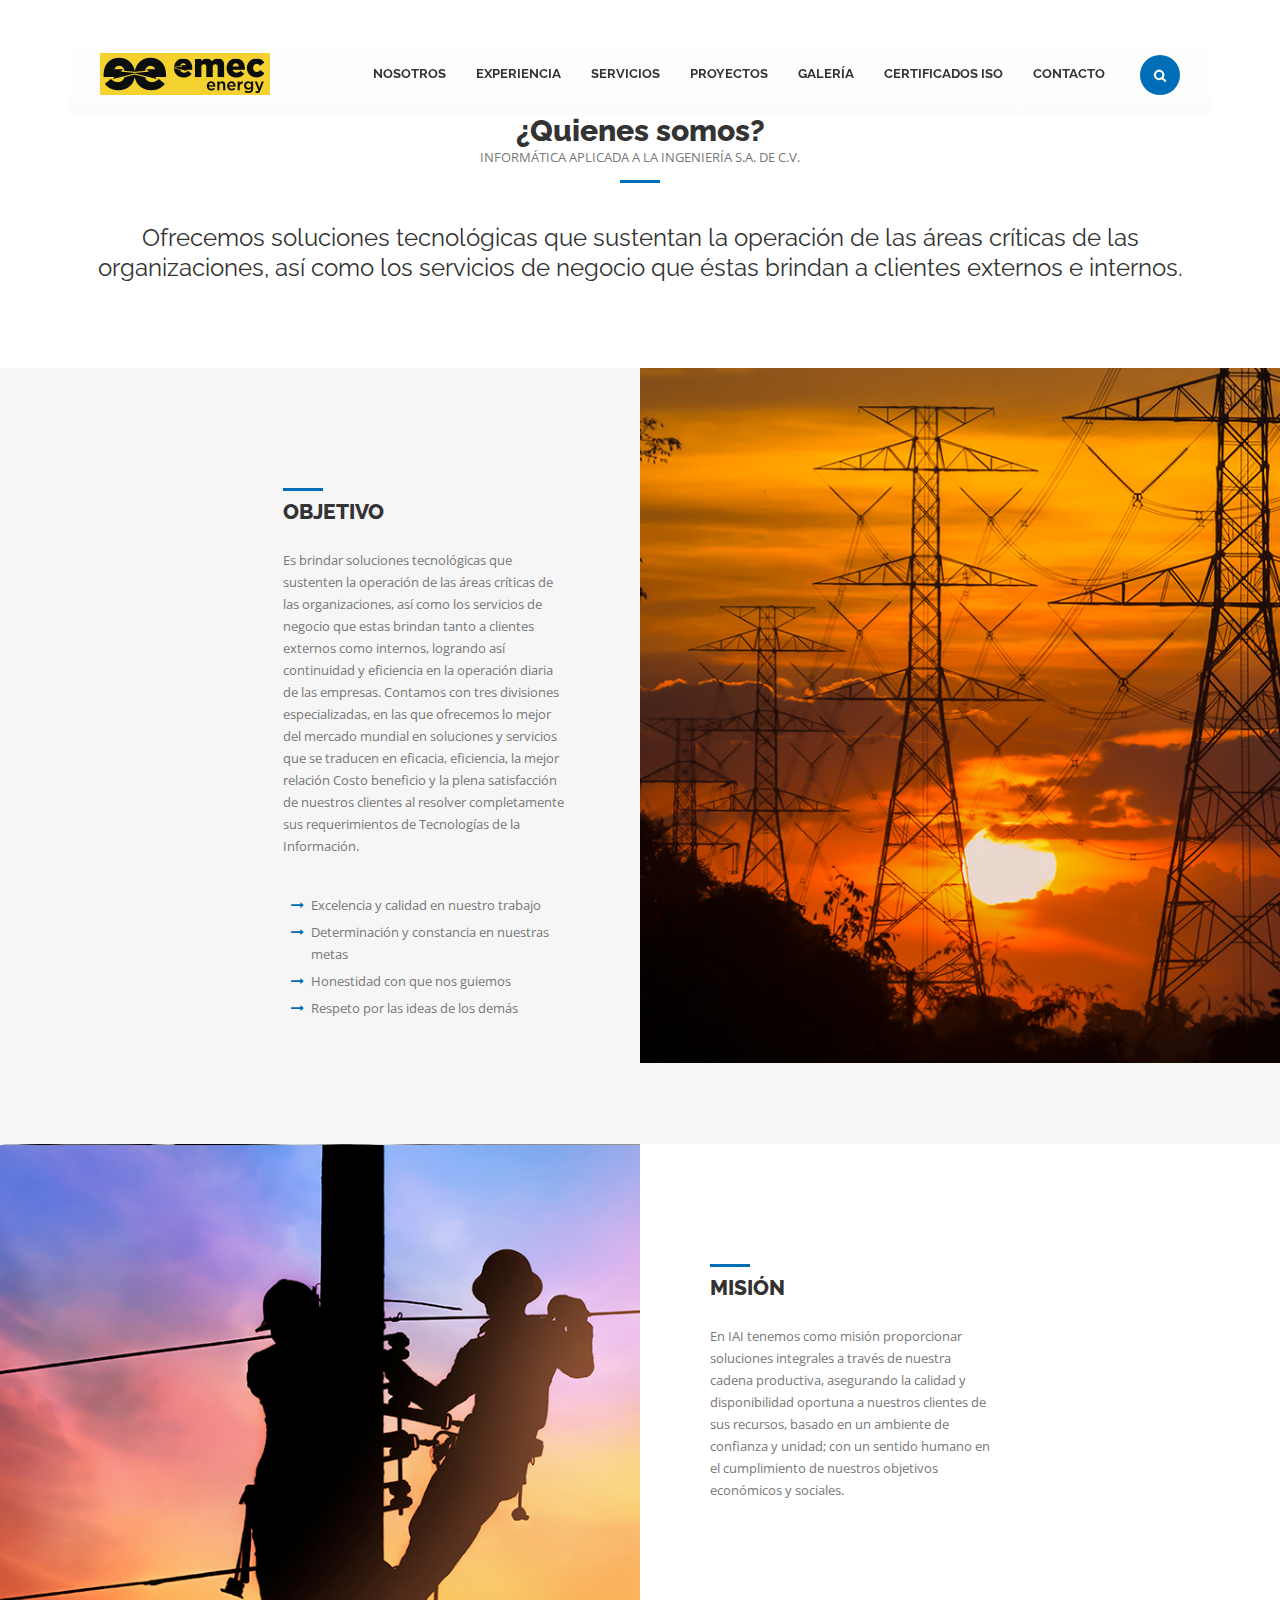
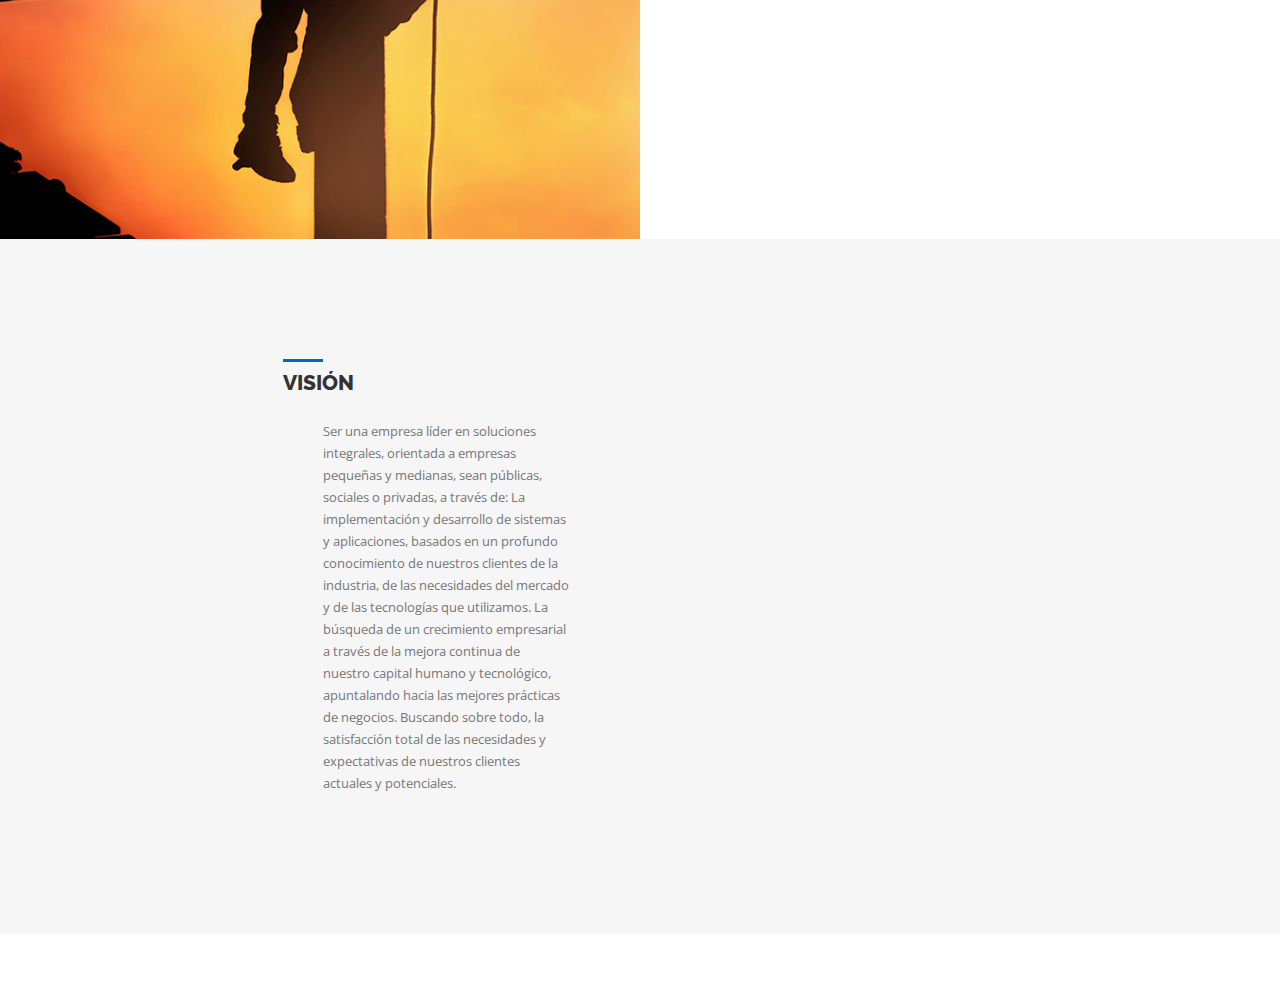
==== about01.html @ b64689b2 "modificaciones iai" ====
<!DOCTYPE html>
<html>
    <head>
        <title>Nosotros</title>
        <meta name="description" content="Trucking is transportation and Logistics website template">
        <meta name="author" content="pixel-industry">
        <meta name="keywords" content="transportation, logistics, transportation template, logistics template, cargo, business">
        <meta charset="UTF-8">
        <meta name="viewport" content="width=device-width, initial-scale=1.0">

        <!-- Stylesheets -->
        <link rel="stylesheet" href="css/bootstrap.css"/><!-- bootstrap grid -->
        <link rel="stylesheet" href="css/animate.css"/><!-- animations -->
        <link rel='stylesheet' href='owl-carousel/owl.carousel.css'/><!-- Client carousel -->
        <link rel="stylesheet" href="css/style.css"/><!-- template styles -->
        <link rel="stylesheet" href="css/color-blue.css"/><!-- template main color -->
        <link rel="stylesheet" href="css/retina.css"/><!-- retina ready styles -->
        <link rel="stylesheet" href="css/responsive.css"/><!-- responsive styles -->

        <!-- Google Web fonts -->
        <link href='http://fonts.googleapis.com/css?family=Raleway:400,500,600,700,800' rel='stylesheet' type='text/css'>
        <link href='http://fonts.googleapis.com/css?family=Open+Sans:400italic,600italic,700italic,400,800,700,600' rel='stylesheet' type='text/css'>

        <!-- Font icons -->
        <link rel="stylesheet" href="icon-fonts/font-awesome-4.3.0/css/font-awesome.min.css"/><!-- Fontawesome icons css -->
    </head>
    <body>
        <div class="header-wrapper header-transparent">
            <!-- .header.header-style01 start -->
            <header id="header"  class="header-style01">
                <!-- .container start -->
                <div class="container">
                    <!-- .main-nav start -->
                    <div class="main-nav">
                        <!-- .row start -->
                        <div class="row">
                            <div class="col-md-12">
                                <nav class="navbar navbar-default nav-left" role="navigation">

                                    <!-- .navbar-header start -->
                                    <div class="navbar-header">
                                        <div class="logo">
                                            <a href="index.html">
                                                <img src="img/logo.png" alt="Lozagui S.A. de C.V."/>
                                            </a>
                                        </div><!-- .logo end -->
                                    </div><!-- .navbar-header start -->

                                    
                                    <!-- MAIN NAVIGATION -->

<div class="collapse navbar-collapse">
    <ul class="nav navbar-nav">
        <li class="dropdown current-menu-item">
        
            <ul class="dropdown-menu">
                <li><a href="index.html">IAI</a></li>

            </ul><!-- .dropdown-menu end -->
        </li><!-- .dropdown end -->

        <li class="dropdown">
            <a href="#" data-toggle="dropdown" class="dropdown-toggle">Nosotros</a>
            <ul class="dropdown-menu">
                <li class="dropdown dropdown-submenu">
                    <ul class="dropdown-menu">
                        <li><a href="index.html">¿Quienes somos?</a></li>
                    </ul><!-- .dropdown-menu end -->
                </li>
                <li><a href="about01.html">¿Quienes somos?</a></li>
            </ul><!-- .dropdown-menu end -->
        </li><!-- .dropdown end -->

        <li><a href="supply-chain-management.html">Experiencia</a>
        </li>

        <li class="dropdown">
            <a href="" data-toggle="dropdown" class="dropdown-toggle">Servicios</a>
            <ul class="dropdown-menu">
                <li><a href="LINEAS TRANSMISION.html">Líneas de transmisión y distribución</a></li>
                <li><a href="PRUEBAS ELECTRICAS SAT.html">Pruebas eléctricas SAT y Puesta en Servicio</a></li>
                <li><a href="OBRAS CIVILES EN SUBESTACIONES.html">Obras civiles en subestaciones y líneas de transmisión</a></li>
                <li><a href="MAQUINARIA.html">Venta y renta de maquinaria para el sector energía</a></li>
            </ul><!-- .dropdown-menu end -->
        </li><!-- .dropdown end -->

        <li><a href="memoria.html">Proyectos</a></li>

        <li><a href="gallery01.html">Galería</a></li>

        <li>
            <a href="CERTIFICADOS.html">Certificados ISO</a>
        </li>

        <li><a href="contact-simple.html">Contacto</a></li>
    </ul><!-- .nav.navbar-nav end -->

    <!-- RESPONSIVE MENU -->
    <div id="dl-menu" class="dl-menuwrapper">
        <button class="dl-trigger">Menú</button>

        <ul class="dl-menu">

            <li>
                <a href="index.html">¿Qué ofrecemos?</a>
            </li>

            <li>
                <a href="about01.html">Nosotros</a>
            </li>

            <li>
               <li><a href="supply-chain-management.html">Experiencia</a></li>        
            </li>

            <li>
                <a href="#">Servicios</a>
                <ul class="dl-submenu">
                    <li><a href="LINEAS TRANSMISION.html">Líneas de transmisión y distribución</a></li>
                <li><a href="PRUEBAS ELECTRICAS SAT.html">Pruebas eléctricas SAT y Puesta en Servicio</a></li>
                <li><a href="OBRAS CIVILES EN SUBESTACIONES.html">Obras civiles en subestaciones y líneas de transmisión</a></li>
                <li><a href="MAQUINARIA.html">Venta y renta de maquinaria para el sector energía</a></li>
                </ul><!-- .dl-submenu end -->
            </li>

            <li>
                <a href="memoria.html">Proyectos</a>
            </li>
            <li><a href="gallery01.html">Galería</a></li>
            <li><a href="CERTIFICADOS.html">Certificados ISO</a></li>

            <li>
                <a href="contact-simple.html">Contacto</a>
            </li>
    </div><!-- #dl-menu end -->

    <!-- #search start -->
    <div id="search">
        <form action="#" method="get">
            <input class="search-submit" type="submit" />
            <input id="m_search" name="s" type="text" placeholder="Type and hit enter..." />
        </form>
    </div><!-- #search end -->
</div><!-- MAIN NAVIGATION END -->
                                </nav><!-- .navbar.navbar-default end -->
                            </div><!-- .col-md-12 end -->
                        </div><!-- .row end -->
                    </div><!-- .main-nav end -->
                </div><!-- .container end -->
            </header><!-- .header.header-style01 -->
        </div><!-- .header-wrapper end -->

        

        <div class="page-content">
            <div class="container">
                <div class="row">
                    <div class="col-md-12">
                        <div class="custom-heading02">
                            <h2>¿Quienes somos?</h2>
                            <p>Informática Aplicada a la Ingeniería S.A. de C.V.</p>
                        </div><!-- .custom-heading02 end -->
                    </div><!-- .col-md-12 end -->
                </div><!-- .row end -->

                <div class="row">
                    <div class="col-md-12">
                        <div class="intro-title">
                            <p>
                                Ofrecemos soluciones tecnológicas que sustentan la operación de
                                las áreas críticas de las organizaciones, así como los servicios
                                de negocio que éstas brindan a clientes  externos e internos.


                            </p>
                        </div><!-- .intro-title end -->
                    </div><!-- .col-md-12 end -->
                </div><!-- .row end -->
            </div><!-- .container end -->
        </div><!-- .page-content end -->

        <div class="page-content custom-bkg bkg-grey column-img-bkg">
            <div class="container-fluid">
                <div class="row">

                    <div class="col-md-4 col-md-offset-2 custom-col-padding-both">
                        <div class="custom-heading">
                            <h3>Objetivo</h3>
                        </div><!-- .custom-heading end -->

                        <p>
                            Es brindar soluciones tecnológicas que sustenten la operación de
                            las áreas críticas de las organizaciones, así como los servicios
                            de negocio que estas brindan tanto a clientes externos como internos,
                            logrando así continuidad y eficiencia en la operación diaria de las empresas.
                            Contamos con tres divisiones especializadas, en las que ofrecemos lo mejor del
                            mercado mundial en soluciones y servicios que se traducen en eficacia, eficiencia,
                            la mejor relación Costo beneficio y la plena satisfacción de nuestros clientes al
                            resolver completamente sus requerimientos de Tecnologías de la Información.

                        </p>

                        <br />

                        <ul class="fa-ul">
                            <li>
                                <i class="fa fa-li fa-long-arrow-right"></i>
                                Excelencia y calidad en nuestro trabajo
                            </li>

                            <li>
                                <i class="fa fa-li fa-long-arrow-right"></i>
                                Determinación y constancia en nuestras metas
                            </li>

                            <li>
                                <i class="fa fa-li fa-long-arrow-right"></i>
                                Honestidad con que nos guiemos
                            </li>

                            <li>
                                <i class="fa fa-li fa-long-arrow-right"></i>
                                Respeto por las ideas de los demás
                            </li>
                        </ul><!-- .fa-ul end -->
                    </div><!-- .col-md-6 end -->

                    <div class="col-md-6 img-bkg01">

                    </div><!-- .col-md-6 end -->
                </div><!-- .row end -->
            </div><!-- .container end -->
        </div><!-- .page-content end -->

        <div class="page-content column-img-bkg">
            <div class="container-fluid">
                <div class="row">
                    <div class="col-md-6 img-bkg02"></div>

                    <div class="col-md-4 col-md-offset-2 col-md-pull-2 custom-col-padding-both">
                        <div class="custom-heading">
                            <h3>Misión</h3>
                        </div><!-- .custom-heading end -->

                        <p>
                            En IAI  tenemos como misión proporcionar
                            soluciones integrales a través de nuestra cadena productiva,
                            asegurando la calidad y disponibilidad oportuna a nuestros
                            clientes de sus recursos, basado en un ambiente de confianza
                            y unidad; con un sentido humano en el cumplimiento de nuestros
                            objetivos económicos y sociales.

                        </p>

                    </div><!-- .col-md-6 end -->
                </div><!-- .row end -->
            </div><!-- .container end -->
        </div><!-- .page-content end -->

        <div class="page-content custom-bkg bkg-grey column-img-bkg mb-70">
            <div class="container-fluid">
                <div class="row">
                    <div class="col-md-4 col-md-offset-2 custom-col-padding-both">
                        <div class="custom-heading">
                            <h3>Visión</h3>
                        </div><!-- .custom-heading end -->

                        <ul class="fa-ul large-icons">
                            <li>
                                <div class="icon-container animated triggerAnimation" data-animate="zoomIn">
                                
                                </div>

                                <div class="li-content">

                                    <p>
                                        Ser una empresa líder en soluciones integrales, orientada a
                                        empresas pequeñas y medianas, sean públicas, sociales o privadas,
                                        a través de: La implementación y desarrollo de sistemas y
                                        aplicaciones, basados en un profundo conocimiento de nuestros
                                        clientes de la industria, de las necesidades del mercado y de
                                        las tecnologías que utilizamos. La búsqueda de un crecimiento
                                        empresarial a través de la mejora continua de nuestro capital
                                        humano y tecnológico, apuntalando hacia las mejores prácticas
                                        de negocios. Buscando sobre todo, la satisfacción total de las
                                        necesidades y expectativas de nuestros clientes actuales y
                                        potenciales.

                                    </p>
                                </div><!-- .li-content end -->
                            </li>

                        </ul><!-- .fa-ul .fa-ul-large end -->
                    </div><!-- .col-md-6 end -->

            <a href="#" class="scroll-up">Scroll</a>
        </div><!-- #footer-wrapper end -->

        <script src="js/jquery-2.1.4.min.js"></script><!-- jQuery library -->
        <script src="js/bootstrap.min.js"></script><!-- .bootstrap script -->
        <script src="js/jquery.srcipts.min.js"></script><!-- modernizr, retina, stellar for parallax -->  
        <script src="owl-carousel/owl.carousel.min.js"></script><!-- Carousels script -->
        <script src="js/jquery.matchHeight-min.js"></script><!-- for columns with background image -->
        <script src="js/jquery.dlmenu.min.js"></script><!-- for responsive menu -->
        <script src="js/include.js"></script><!-- custom js functions -->

        <script>
            /* <![CDATA[ */
            jQuery(document).ready(function ($) {
                'use strict';

                function equalHeight() {
                    $('.page-content.column-img-bkg *[class*="custom-col-padding"]').each(function () {
                        var maxHeight = $(this).outerHeight();
                        $('.page-content.column-img-bkg *[class*="img-bkg"]').height(maxHeight);
                    });
                };
                
                $(document).ready(equalHeight);
                $(window).resize(equalHeight);

                $('#client-carousel').owlCarousel({
                    items: 6,
                    loop: true,
                    margin: 30,
                    responsiveClass: true,
                    mouseDrag: true,
                    dots: false,
                    responsive: {
                        0: {
                            items: 2,
                            nav: true,
                            loop: true,
                            autoplay: true,
                            autoplayTimeout: 3000,
                            autoplayHoverPause: true,
                            responsiveClass: true
                        },
                        600: {
                            items: 3,
                            nav: true,
                            loop: true,
                            autoplay: true,
                            autoplayTimeout: 3000,
                            autoplayHoverPause: true,
                            responsiveClass: true
                        },
                        1000: {
                            items: 6,
                            nav: true,
                            loop: true,
                            autoplay: true,
                            autoplayTimeout: 3000,
                            autoplayHoverPause: true,
                            responsiveClass: true,
                            mouseDrag: true
                        }
                    }
                });
            });
            /* ]]> */
        </script>
    </body>
</html>
---- css/style.css ----
/* 
    Author     : Pixel Industry
    Website    : www.pixel-industry.com
*/

/* 
    TABLE OF CONTENTS
    ========================================================================= */
/*      1. CSS RESET
        2. DOCUMENT STYLES
        3. TYPOGRAPHY 
        4. HEADER 
        5. PAGE TITLES 
        6. CUSTOM SECTION BACKGROUNDS
        7. ELEMENTS
            7.1. ACCORDION
            7.2. BLOCKQUOTE
            7.3. BUTTONS
            7.4. CALL TO ACTION
            7.5. CLIENT CAROUSEL
            7.6. CLIENT LIST
            7.7. COMPANY TIMELINE
            7.8. CUSTOM HEADING
            7.9. CUSTOM HEADING02 - CENTERED WITH SUBTITLE
            7.10. DRIVER APPLICATION
            7.11. EVENTS
            7.12. INTRO TITLE
            7.13. LATEST POSTS STYLE 01
            7.14. LATEST POSTS STYLE 02
            7.15. LATEST POSTS STYLE 03
            7.16. LIST WITH ICONS
            7.17. NUMBERS COUNTER
            7.18. PROMO BOXES
            7.19. SERVICES FEATURE BOX
            7.20. SERVICES GALLERY
            7.21. SERVICE ICON CENTER
            7.22. SERVICE ICON CENTER BOXED
            7.23. SERVICES ICON LEFT 
            7.24. SERVICES ICON LEFT BOXED
            7.25. SERVICE LIST - small icons and text
            7.26. SERVICES LIST BIG ICONS 
            7.27. SERVICES LIST BIG ICONS + DETAILS (text)
            7.28. SHIPPING QUOTE FORM
            7.29. SLIDER - MASTER SLIDER
            7.30. STATEMENT ELEMENT
            7.31. TABLE 
            7.32. TABS
            7.33. TEAM MEMBERS
            7.34. TEAM MEMBERS LIST
            7.35. TESTIMONIAL
            7.36. TRACKING FORM
            7.37. VEHICLE GALLERY FULL
        8. HOME MINIMAL CUSTOM STYLES
        9. BLOG
        10. LOCATIONS PAGE
        11. CONTACT
        12. WIDGETS
        13. FOOTER
*/

/* 
    1. CEE RESET 
----------------------------------------------------------------------------- */
a,
abbr,
acronym,
address,
applet,
article,
aside,
audio,
b,
big,
blockquote,
body,
canvas,
caption,
center,
cite,
code,
dd,
del,
details,
dfn,
div,
dl,
dt,
em,
embed,
fieldset,
figcaption,
figure,
footer,
form,
h1,
h2,
h3,
h4,
h5,
h6,
header,
hgroup,
html,
i,
iframe,
img,
ins,
kbd,
label,
legend,
li,
mark,
menu,
nav,
object,
ol,
output,
p,
pre,
q,
ruby,
s,
samp,
section,
small,
span,
strike,
strong,
sub,
summary,
sup,
table,
tbody,
td,
tfoot,
th,
thead,
time,
tr,
tt,
u,
ul,
var,
video {
    margin: 0;
    padding: 0;
    border: 0;
    font: inherit;
    vertical-align: baseline;
}
article,
aside,
details,
figcaption,
figure,
footer,
header,
hgroup,
menu,
nav,
section {
    display: block;
}
body {
    line-height: 1;
}
blockquote,
q {
    quotes: none;
}
blockquote:after,
blockquote:before,
q:after,
q:before {
    content: '';
    content: none;
}
table {
    border-collapse: collapse;
    border-spacing: 0;
}
*:focus {
    outline: 0;
    text-decoration: none;
}
a:focus,
a:active {
    text-decoration: none;
    outline: 0;
}

/* ==========================================================================
    2. DOCUMENT STYLES
    ========================================================================= */
body {
    font-family: 'Open Sans', Arial, sans-serif;
    font-size: 13px;
    line-height: 22px;
    color: #777;
    background-color: #fff;
}

.row{
    margin-bottom: 70px;
}

*[class^="row"] *[class^="row"]:last-child{
    margin-bottom: 0;
}



/* ==========================================================================
    3. TYPOGRAPHY 
    ========================================================================= */
p,
a,
span {
    color: #777;
    font-family: 'Open Sans', Arial, sans-serif;
    line-height: 22px;
}
p {
    padding-bottom: 15px;
}
a {
    -webkit-transition: all 0.2s ease 0s;
    -moz-transition: all 0.2s ease 0s;
    -o-transition: all 0.2s ease 0s;
    -ms-transition: all 0.2s ease 0s;
    transition: all 0.2s ease 0s;
    text-decoration: none;
}
a:hover {
    text-decoration: none;
}

h1, h2, h3, h4, h5, h6{
    font-family: 'Raleway', 'Open Sans', Arial, sans-serif;
    font-weight: 800;
    margin-bottom: 25px;
    margin-top: 0;
    color: #333;
}

h1{
    font-size: 30px;
    line-height: 30px;
}

h2{
    font-size: 24px;
    line-height: 26px;
}

h3{
    font-size: 21px;
    line-height: 24px;
}

h4{
    font-size: 18px;
    line-height: 22px;
}

h5{
    font-size: 16px;
    line-height: 18px;
}

h6{
    font-size: 15px;
    line-height: 18px;
}

strong{
    font-weight: 600;
}

img {
    max-width: 100%;
    height: auto;
    display: block;
}
img.float-left {
    float: left;
    margin: 12px 12px 12px 0;
}
img.float-right {
    float: right;
    margin: 12px 0px 12px 12px;
}

.img-fixed-bottom{
    position: relative;
    bottom: -70px;
}

ul,
ol {
    list-style-position: inside;
}
ul li,
ol li {
    padding-bottom: 5px;
}

blockquote + p {
    margin-top: 15px;
}

.required{
    color: #ce292d;
}

.text-big{
    font-size: 18px;
    line-height: 25px;
    color: #333;
}

.align-right{
    text-align: right;
}

a.read-more{
    float: right;
    position: relative;
}

a.read-more span{
    text-transform: uppercase;
    font-weight: 700;  
    display: block;

    -webkit-transition: all 0.2s ease 0s;
    -moz-transition: all 0.2s ease 0s;
    -o-transition: all 0.2s ease 0s;
    -ms-transition: all 0.2s ease 0s;
    transition: all 0.2s ease 0s;
}

a.read-more:hover span{
    transform: translate(-15px, 0);
    -webkit-transform: translate(-15px, 0);
    -moz-transform: translate(-15px, 0);
    -ms-transform: translate(-15px, 0);
}

a.read-more i{
    font-size: 11px;
    line-height: 20px;
    opacity: 0;

    -webkit-transition: all 0.2s ease 0s;
    -moz-transition: all 0.2s ease 0s;
    -o-transition: all 0.2s ease 0s;
    -ms-transition: all 0.2s ease 0s;
    transition: all 0.2s ease 0s;
}

a.read-more:hover i{
    opacity: 1;   
}

a.download-link{
    width: 100%;
    display: block;
    margin-bottom: 5px;
}


a.download-link span {
    -webkit-transition: all 0.2s ease 0s;
    -moz-transition: all 0.2s ease 0s;
    -o-transition: all 0.2s ease 0s;
    -ms-transition: all 0.2s ease 0s;
    transition: all 0.2s ease 0s;
}

a.download-link span i{
    padding-right: 5px;
}

.mb-70{
    margin-bottom: 70px;
}

.mb-30{
    margin-bottom: 30px;
}

.mb-0{
    margin-bottom: 0;
}

.svg-white .st0{
    fill: #fff;
}



/* ==========================================================================
    4. HEADER 
    ========================================================================= */
.header-wrapper {
    width: 100%;
    background: #fff;
    box-shadow: 0 0 5px rgba(0, 0, 0, 0.2);
    -webkit-box-shadow: 0 0 5px rgba(0, 0, 0, 0.2);
    -moz-box-shadow: 0 0 5px rgba(0, 0, 0, 0.2);
    position: fixed;
    top: 0;
    z-index: 1000;
}

.header-wrapper.header-transparent {
    background-color: transparent;
    background: none;
    box-shadow: none;
    -webkit-box-shadow: none;
    -moz-box-shadow: none;
}

.header-wrapper.header-transparent02{
    background-color: #fff;
    box-shadow: none;
    -webkit-box-shadow: none;
    -moz-box-shadow: none;
}

.header-wrapper.header-transparent.solid-color,
.header-wrapper.header-transparent02.solid-color{
    background-color: #fff;
    box-shadow: 0 0 5px rgba(0, 0, 0, 0.2);
    -webkit-box-shadow: 0 0 5px rgba(0, 0, 0, 0.2);
    -moz-box-shadow: 0 0 5px rgba(0, 0, 0, 0.2);
}

.header-wrapper.header-transparent.solid-color .header-style01 .main-nav{
    background: #fff;
    border: none;
    box-shadow: none;
    -webkit-box-shadow: none;
    -moz-box-shadow: none;
}

#header{
    position: relative;
    z-index: 1000;
}

#search {
    width: 40px;
    min-height: 80px;
    position: relative;
    cursor: pointer;
    margin-left: 20px;
    margin-right: 30px;
    float: right;
    z-index: 1005;
    background-color: transparent;
    padding-top: 20px;
}
.search-submit {
    background-image: url('../img/search.png');
    background-repeat: no-repeat;
    background-position: center;
    border-radius: 50%;
    -webkit-border-radius: 50%;
    -moz-border-radius: 50%;
    width: 40px;
    min-height: 40px;
    border: none;
    text-indent: -9999px;
    position: absolute;
    cursor: pointer;

    -webkit-transition: all 0.2s ease 0s;
    -moz-transition: all 0.2s ease 0s;
    -o-transition: all 0.2s ease 0s;
    -ms-transition: all 0.2s ease 0s;
    transition: all 0.2s ease 0s;
}

#search:focus,
.search-submit:focus,
#m_search:focus {
    outline: none;
}
#m_search {
    background: #fff;
    border: 1px solid #ddd;
    border-radius: 3px;
    -webkit-border-radius: 3px;
    -moz-border-radius: 3px;
    padding: 10px 25px;
    position: absolute;
    top: 100%;
    width: 170px;
    right: 0;
    font-style: italic;
    color: #666;
    display: none;
}

/* 
    MAIN NAVIGATION 
*/
.navbar-default .navbar-nav>.open>a, .navbar-default .navbar-nav>.open>a:hover, .navbar-default .navbar-nav>.open>a:focus{
    background-color: transparent;
}

.main-nav .row{
    margin-bottom: 0;
}

.main-nav{
    background: #ffffff; /* Old browsers */
    background: -moz-linear-gradient(top,  #ffffff 0%, #fcfcfc 100%); /* FF3.6+ */
    background: -webkit-gradient(linear, left top, left bottom, color-stop(0%,#ffffff), color-stop(100%,#fcfcfc)); /* Chrome,Safari4+ */
    background: -webkit-linear-gradient(top,  #ffffff 0%,#fcfcfc 100%); /* Chrome10+,Safari5.1+ */
    background: -o-linear-gradient(top,  #ffffff 0%,#fcfcfc 100%); /* Opera 11.10+ */
    background: -ms-linear-gradient(top,  #ffffff 0%,#fcfcfc 100%); /* IE10+ */

    border-radius: 3px;
    -webkit-border-radius: 3px;
    -moz-border-radius: 3px;

    margin-top: 35px;

    -webkit-box-shadow: 0px -8px 0px 0px rgba(255,255,255,0.2);
    -moz-box-shadow: 0px -8px 0px 0px rgba(255,255,255,0.2);
    box-shadow: 0px -8px 0px 0px rgba(255,255,255,0.2);
}

.navbar{
    min-height: 80px;
    margin-bottom: 0;
}

.navbar-default{
    border: none;
    background: none;
}

#dl-menu{
    display: none;
}

.navbar-nav > li {
    padding-bottom: 0;
}

.navbar-nav>li>a{
    line-height: 48px;
    font-family: 'Raleway', 'Open Sans', Arial, sans-serif;
    font-size: 13px;
    font-weight: 700;
    color: #333;
    text-transform: uppercase;
}

.navbar-default .navbar-nav>li>a{
    color: #333;    
    border-bottom: 3px solid transparent;
}

.nav>li>a{
    padding-left: 25px;
    padding-right: 25px;
}

.header-style01 .navbar-default .navbar-nav>li>a:hover{
    border-bottom: 3px solid;
}

.dropdown-menu{
    background-color: #fff;
    border-radius: 3px;
    -webkit-border-radius: 3px;
    -moz-border-radius: 3px;
    border: 1px solid #eee;
    min-width: 240px;

    -webkit-box-shadow: 2px 2px 5px 0px rgba(50, 50, 50, 0.2);
    -moz-box-shadow:    2px 2px 5px 0px rgba(50, 50, 50, 0.2);
    box-shadow:         2px 2px 5px 0px rgba(50, 50, 50, 0.2);
}

.dropdown .dropdown-menu .dropdown-submenu > a{
    position: relative;
}

.dropdown .dropdown-menu .dropdown-submenu > a:after{
    position: absolute;
    display: block;
    content: "";
    width: 0;
    height: 0;
    border-top: 5px solid transparent;
    border-bottom: 5px solid transparent;
    border-left: 5px solid #aaa;
    right: 0;
    top: 50%;
    margin-top: -3px;
}

.dropdown-menu>li{
    padding: 0px 20px;
}

.dropdown-menu>li>a{
    font-size: 13px;
    color: #333;
    padding: 15px 0px;
    border-bottom: 1px dotted #ddd;
}

.dropdown-menu>li:last-child a{
    border: none;
}

.dropdown-menu>li>a:hover, .dropdown-menu>li>a:focus{
    background: none;
}

.dropdown-submenu {
    position: relative;
}
.dropdown-submenu > .dropdown-menu {
    left: 100%;
    top: -3px;
    -webkit-box-shadow: 0px 3px 0px 0px rgba(0, 0, 0, 0.1);
    -moz-box-shadow: 0px 3px 0px 0px rgba(0, 0, 0, 0.1);
    box-shadow: 0px 3px 0px 0px rgba(0, 0, 0, 0.1);
}
.dropdown-submenu:hover > .dropdown-menu {
    display: block;
}

.dropdown.dropdown-submenu > a {
    position: relative;
}

.navbar-header{
    padding-top: 18px;
    padding-left: 30px;
}

.navbar-default .navbar-collapse, .navbar-default .navbar-form{
    border: none;
}

.navbar-collapse{
    float: right;
    padding: 0;
}

.nav > li.current-menu-item > a{
    border-bottom: 3px solid;
}


/*  HEADER STYLE 01 - WITH TOPBAR
    ------------------------------------------------------------------------- */
.header-style01 #top-bar-wrapper .row{
    margin-bottom: 0;
}

.header-style01 #quick-links{
    padding-top: 8px;
}

.header-style01 #quick-links li{
    list-style: none;
    float: left;
    padding-right: 30px;
    padding-bottom: 0;
}

.header-style01 #quick-links li span,
.header-style01 #quick-links li a{
    color: #fff;
}

.header-style01 #top-bar-wrapper{
    padding: 20px 0 0;
    width: 100%;
}



/*  HEADER STYLE 02 - LIGHT TOPBAR
    ------------------------------------------------------------------------- */

.header-style02 #top-bar-wrapper .row{
    margin-bottom: 0;
}

.header-style02 #quick-links{
    padding-top: 8px;
}

.header-style02 #quick-links li{
    list-style: none;
    float: left;
    padding-right: 30px;
    padding-bottom: 0;
}

.header-style02 #top-bar-wrapper{
    background-color: #fcfcfc;
    padding: 10px 0;
    width: 100%;
}

.header-style02 .navbar-header{
    padding-left: 0;
}

.header-style02 #search{
    margin-right: 0;
}


.wpml-languages{
    display: block;
    float: right;
    position: relative;

}

.wpml-languages a.active{
    display: block;
    padding: 8px 6px 8px 10px;
    border: 1px solid #ddd;
    border-radius: 3px;
    background-color: #fff;
}

.wpml-languages a.active i{
    font-size: 9px;
    margin-left: 5px;
    position: relative;
    top: -2px;
}

.wpml-languages a.active img{
    width: 22px;
    float: left;
}

.wpml-languages a img{
    width: 22px;
}

.wpml-lang-dropdown{
    position: absolute;
    background-color: #fff;
    left: 0;
    top: 102%;
    border-radius: 3px;
    -webkit-border-radius: 3px;
    -moz-border-radius: 3px;
    overflow: hidden;
    border: 1px solid #ddd;
    width: 100%;
    display: none;
    z-index: 10001;
}

.wpml-lang-dropdown li{
    list-style: none;
    padding: 8px 15px;
}

.wpml-languages:hover ul.wpml-lang-dropdown{
    display: block;
}

.header-style02 .header-inner{
    padding: 20px 0;
}

.header-style02 .header-inner .main-nav{
    margin-top: 0;
    background: none;
}

.header-style02 .navbar-default .navbar-nav>li>a:hover, 
.header-style02 .nav > li.current-menu-item > a{
    border: none;
    border-bottom: none;
    border-color: transparent;
}

.header-style02 .navbar-default .navbar-nav>li>a{
    border-bottom: none;
}


/*  HEADER STYLE 02 - DARK TOPBAR
    ------------------------------------------------------------------------- */
.header-style02 #top-bar-wrapper.dark{
    background-color: #333333;
}

.header-style02 #top-bar-wrapper.dark #quick-links li span,
.header-style02 #top-bar-wrapper.dark #quick-links li a{
    color: #ccc;
}

#top-bar-wrapper.dark .wpml-languages a.active,
#top-bar-wrapper.dark .wpml-lang-dropdown{
    background-color: #444;
    border: 1px solid #555;
}

#top-bar-wrapper.dark .wpml-languages a.active i{
    color: #ccc;
}


/*  HEADER STYLE 02 - DARK HEADER
    ------------------------------------------------------------------------- */
.header-wrapper.dark #top-bar-wrapper{
    background-color: rgb(17, 15, 138);
}

.header-wrapper.dark #quick-links li span,
.header-wrapper.dark #quick-links li a{
    color: #ccc;
}

.header-wrapper.dark .wpml-languages a.active,
.header-wrapper.dark .wpml-lang-dropdown{
    background-color: #333;
    border: 1px solid #444;
}

.header-wrapper.dark .wpml-languages a.active i{
    color: #ccc;
}

.header-wrapper.dark{
    background-color: rgb(19, 26, 94);
}

.header-wrapper.dark .main-nav{
    box-shadow: none;
    -webkit-box-shadow: none;
    -moz-box-shadow: none;
}

.header-wrapper.dark .navbar-default .navbar-nav>li>a{
    color: rgb(23, 22, 100);
}

.header-wrapper.dark .dropdown-menu{
    background-color: rgb(34, 19, 100);
    border: 1px solid rgb(34, 33, 134);
}

.header-wrapper.dark .dropdown-menu>li>a{
    color: #888;
    border-bottom: 1px dotted #444;
}

.header-wrapper.dark .dropdown-menu>li>a:hover{
    color: #fff;
}

.header-wrapper.dark .dropdown .dropdown-menu .dropdown-submenu > a:after{
    border-left: 5px solid #888;
}

.header-wrapper.dark .dropdown .dropdown-menu .dropdown-submenu > a:hover:after{
    border-left: 5px solid #fff;
}

.header-wrapper.dark #m_search{
    background: #333;
    border: 1px solid #444;
    color: #ccc;
}


/*  HEADER STYLE 03
    ------------------------------------------------------------------------- */
.header-style03 .info-container{
    float: right;
}

.header-style03 .info-container #quick-links,
.header-style03 .info-container .wpml-languages,
.header-style03 .info-container #search{
    float: left;
    padding: 0 10px;
}

.header-style03 .info-container #quick-links{
    padding-top: 10px;
}

.header-style03 #quick-links{
    padding-top: 8px;
}

.header-style03 #quick-links li{
    list-style: none;
    float: left;
    padding-right: 30px;
    padding-bottom: 0;
}

.header-style03 .wpml-lang-dropdown{
    width: auto;
    left: 10px;
}

.header-style03 #search{
    min-height: 60px;
}

.header-style03 .logo-info-container{
    padding: 20px 0;
}

.header-style03 .logo-info-container .row{
    margin-bottom: 0;
}

.header-style03 .main-nav{
    margin-top: 0;
    border-top: 1px solid #eee;
    background: none;
}

.header-style03 .navbar-default .navbar-collapse, .navbar-default .navbar-form{
    float: left;
    width: 100%;
}

.header-style03 .navbar-nav>li>a{
    line-height: 30px;
}

.header-style03 .navbar{
    min-height: 30px;
}

.header-style03 .nav > li.current-menu-item > a{
    border-bottom: none;
}

.header-style03 .navbar a.btn{
    position: relative;
    top: 10px;
}

/*  HEADER STYLE 03 DARK
    ------------------------------------------------------------------------- */
.header-wrapper.dark .header-style03 .main-nav{
    border-top: 1px solid #444;
}




/* ==========================================================================
    5. PAGE TITLES 
    ========================================================================= */
.page-title-style01{
    padding-top: 70px;
    padding-bottom: 70px;
    margin-bottom: 70px;
}

.page-title-negative-top{
    margin-top: 0 !important;
    padding-top: 185px;
}

.page-title-style01 .row,
.page-title-style02 .row{
    margin-bottom: 0;
}

.page-title-style01 h1{
    color: #fff;
    text-align: center;
}

.breadcrumb-container{
    width: 100%;
    float: left;
}

.page-title-style01 .breadcrumb{
    margin: 0 auto;
    display: table;
}

.breadcrumb li{
    list-style: none;
    float: left;
    padding: 0 0px 0 3px;
    color: #fff;
}

.breadcrumb li a{
    color: #fff;
}

.breadcrumb li + li::before {
    font-size: 12px;
    content: '/';
    color: #fff;
    padding: 0 8px;
}
.breadcrumb li:nth-child(2)::before {
    color: transparent;
}

.page-title-style02{
    padding: 70px 0;
    margin-bottom: 70px;
}

.page-title-style02 h1{
    color: #fff;
    margin-bottom: 0;
}

.page-title-style02 .breadcrumb-container{
    float: right;
    width: auto;
}



.pt-bkg01{
    background-image: url('../img/pics/page-title01.jpg');
    background-repeat: no-repeat;
    background-size: cover;
}

.pt-bkg02{
    background-image: url('../img/pics/page-title02.jpg');
    background-repeat: no-repeat;
    background-size: cover;
}

.pt-bkg03{
    background-image: url('../img/pics/page-title03.jpg');
    background-repeat: no-repeat;
    background-size: cover;
}

.pt-bkg04{
    background-image: url('../img/pics/page-title04.jpg');
    background-repeat: no-repeat;
    background-size: cover;
}

.pt-bkg05{
    background-image: url('../img/pics/page-title05.jpg');
    background-repeat: no-repeat;
    background-size: cover;
}

.pt-bkg06{
    background-image: url('../img/pics/page-title06.jpg');
    background-repeat: no-repeat;
    background-size: cover;
}

.pt-bkg07{
    background-image: url('../img/pics/page-title07.jpg');
    background-repeat: no-repeat;
    background-size: cover;
}

.pt-bkg08{
    background-image: url('../img/pics/page-title08.jpg');
    background-repeat: no-repeat;
    background-size: cover;
}

.pt-bkg09{
    background-image: url('../img/pics/page-title09.jpg');
    background-repeat: no-repeat;
    background-size: cover;
}

.pt-bkg10{
    background-image: url('../img/pics/page-title10.jpg');
    background-repeat: no-repeat;
    background-size: cover;
}

.pt-bkg11{
    background-image: url('../img/pics/page-title11.jpg');
    background-repeat: no-repeat;
    background-size: cover;
}

.pt-bkg12{
    background-image: url('../img/pics/page-title12.jpg');
    background-repeat: no-repeat;
    background-size: cover;
}

.pt-bkg13{
    background-image: url('../img/pics/page-title13.jpg');
    background-repeat: no-repeat;
    background-size: cover;
}

.pt-bkg14{
    background-image: url('../img/pics/page-title14.jpg');
    background-repeat: no-repeat;
    background-size: cover;
}

.pt-bkg15{
    background-image: url('../img/pics/page-title15.jpg');
    background-repeat: no-repeat;
    background-size: cover;
}

.pt-bkg16{
    background-image: url('../img/pics/page-title16.jpg');
    background-repeat: no-repeat;
    background-size: cover;
}


/* ==========================================================================
    6. CUSTOM SECTION BACKGROUNDS
    ========================================================================= */
.page-content.custom-bkg{
    padding-top: 70px;
}

.page-content.column-img-bkg{
    padding: 0;
}

.page-content.column-img-bkg .row{
    margin-bottom: 0;
}

.custom-col-padding-both{
    padding: 120px 70px;
}

.custom-col-padding-bottom{
    padding-bottom: 120px;
}

.img-bkg01{
    background-image: url('../img/pics/img-bkg01.jpg');
}

.img-bkg02{
    background-image: url('../img/pics/img-bkg02.jpg');
}

.img-bkg03{
    background-image: url('../img/pics/img-bkg03.jpg');
}
.img-bkg04{
    background-image: url('../img/pics/img-obra.jpg');
}
.img-bkg05{
    background-image: url('../img/pics/img-fibra.jpg');
}
.img-bkg06{
    background-image: url('../img/pics/img-civil.jpg');
}
.img-bkg07{
    background-image: url('../img/pics/img-cable.jpg');
}
.img-bkg08{
    background-image: url('../img/pics/img-tierra.jpg');
}
.img-bkg09{
    background-image: url('../img/pics/img-monitoreo.jpg');
}
.img-bkg10{
    background-image: url('../img/pics/img-cam.jpg');
}
.img-bkg11{
    background-image: url('../img/pics/img-php2.jpg');
}
.img-bkg12{
    background-image: url('../img/pics/img-php.jpg');
}
.img-bkg13{
    background-image: url('../img/pics/GRUAS.jpg');
}



*[class*="img-bkg"]{
    background-size: cover;
}

.custom-bkg.bkg-grey{
    background-color: #f6f6f6;
}

.custom-bkg.bkg-light-blue{
    background-color: #f4fcfc;
}

.custom-bkg.bkg-dark-blue{
    background-color: #2c3741;
}

.custom-bkg.bkg-dark-blue.transparent01{
    background-color: rgba(37, 39, 46, 0.7);
}

.custom-bkg.bkg-dark-blue.transparent02{
    background-color: rgba(37, 39, 46, 0.8);
}

.custom-bkg.bkg-dark-blue.transparent03{
    background-color: rgba(37, 39, 46, 0.9);
}

.page-title-style01 + .page-content.custom-bkg,
.page-title-style02 + .page-content.custom-bkg{
    margin-top: -70px;
}

.page-content.parallax{
    padding-top: 100px;
    padding-bottom: 30px;
    background-attachment: fixed;
    background-repeat: no-repeat;
    background-size: cover;
}

.parallax01{
    background-image: url('../img/pics/parallax01.jpg');
}

.parallax02{
    background-image: url('../img/pics/parallax02.jpg');
}

.parallax03{
    background-image: url('../img/pics/parallax03.jpg');
}

.parallax04{
    background-image: url('../img/pics/parallax04.jpg');
}

.parallax05{
    background-image: url('../img/pics/parallax05.jpg');
}

.page-content.dark h1,
.page-content.dark h2,
.page-content.dark h3,
.page-content.dark h4,
.page-content.dark h5,
.page-content.dark h6{
    color: #fff;
}


.page-content.dark p,
.page-content.dark span,
.page-content.dark li,
.page-content.dark a{
    color: #eee;
}

*[class^="col-"].custom-bkg{
    padding: 30px;
}

*[class^="col-"].custom-bkg.dark h1,
*[class^="col-"].custom-bkg.dark h2,
*[class^="col-"].custom-bkg.dark h3,
*[class^="col-"].custom-bkg.dark h4,
*[class^="col-"].custom-bkg.dark h5,
*[class^="col-"].custom-bkg.dark h6{
    color: #fff;
}

*[class^="col-"].custom-bkg.dark p,
*[class^="col-"].custom-bkg.dark a,
*[class^="col-"].custom-bkg.dark span,
*[class^="col-"].custom-bkg.dark li,
*[class^="col-"].custom-bkg.dark label{
    color: #eee;
}


/* ==========================================================================
    7. ELEMENTS
    ========================================================================= */

/*  7.1. ACCORDION
    ------------------------------------------------------------------------- */
.accordion .title {
    width: 100%;
    background-color: #f6f6f6;
    margin-bottom: 10px;
    position: relative;
    padding: 10px 15px;
    float: left;
}

.accordion .title a{
    font-size: 15px;
    color: #333;
    font-family: 'Raleway', 'Open Sans', Arial, sans-serif;
    font-weight: 700;
    position: relative;
    width: 100%;
    padding-left: 20px;
    display: block;
    float: left;
}

.accordion .title::before{
    content: "\f067";
    font-family: 'FontAwesome';
    font-size: 15px;
    position: absolute;
    display: block;  
}

.accordion .title.active::before{
    content: "\f068";
    font-family: 'FontAwesome';
    font-size: 15px;
    position: absolute;
    display: block;
}

.accordion .title a::after{
    display: none;
}

.accordion.careers .title{
    padding: 15px 62px 15px 20px;    
}

.accordion.careers .title a{
    padding-left: 0;
}

.accordion.careers .title::before{
    display: none;
}

.accordion.careers .title a span{
    color: #333;
    font-weight: 600;
    width: 30%;
    display: block;
    float: left;
    font-size: 13px;
}

.accordion .job-position,
.accordion .job-end-date{
    text-transform: uppercase;
}

.accordion.careers .title::after{
    position: absolute;
    content: "";
    display: block;
    width: 52px;
    height: 100%;
    background-color: #e6e6e6;
    background-image: url('../img/accordion-closed.png');
    background-repeat: no-repeat;
    background-position: center;
    right: 0;
    top: 0;

    -webkit-transition: all 0.2s ease 0s;
    -moz-transition: all 0.2s ease 0s;
    -o-transition: all 0.2s ease 0s;
    -ms-transition: all 0.2s ease 0s;
    transition: all 0.2s ease 0s;
}

.accordion.careers .title.active::after{
    background-image: url('../img/accordion-opened.png');
    background-repeat: no-repeat;
    background-position: center;
}

.accordion.careers .title:hover::after{
    background-image: url('../img/accordion-opened.png');
    background-repeat: no-repeat;
    background-position: center;    
}

.accordion .content {
    margin-bottom: 20px;
    padding-left: 20px;
    padding-top: 20px;
}



/*
    7.2. BLOCKQUOTE
    ------------------------------------------------------------------------- */
blockquote{
    margin-left: 30px;
    border-left: 3px solid;
    padding: 15px 20px;
    font-size: 18px;
    line-height: 25px;
    font-style: italic;
    color: #333;
}


/*  7.3. BUTTONS
    ------------------------------------------------------------------------- */
.btn {
    text-transform: uppercase;
    font-weight: 700;
    position: relative;
    overflow: hidden;
    display: inline-block;
    backface-visibility: hidden;
    float: right;

    border-radius: 25px;
    -webkit-border-radius: 25px;
    -moz-border-radius: 25px;
}

.btn span {
    color: #fff;
}

.dark .btn span{
    color: #fff;
}

.btn-big {
    padding: 12px 60px;
    font-size: 12px;
}

.btn-medium {
    padding: 10px 40px;
    font-size: 12px;
}

.btn-small {
    padding: 4px 20px;
    font-size: 11px;
}

.btn-yellow{
    background-color: #fac312 !important;
}

.btn-centered{
    float: none;
    display: table;
    margin: 0 auto;
}

.btn-yellow:hover{
    background-color: #fcc820 !important;
}


/*  7.4. CALL TO ACTION
    ------------------------------------------------------------------------- */
.call-to-action .text{
    width: 70%;
    float: left;
}

.call-to-action .btn{
    float: right;
    position: relative;
    top: 30px;
}



/*
    7.5. CLIENT CAROUSEL
    ------------------------------------------------------------------------- */
#client-carousel .owl-item img{
    opacity: 0.7;

    transition: all 0.2s ease-in-out 0s;
    -webkit-transition: all 0.2s ease-in-out 0s;
    -moz-transition: all 0.2s ease-in-out 0s;
    -o-transition: all 0.2s ease-in-out 0s;
}

#client-carousel .owl-item:hover img{
    opacity: 1;
}


/*  7.6. CLIENT LIST
    ------------------------------------------------------------------------- */
.clients-li{
    width: 100%;
}

.clients-li li{
    list-style: none;
    float: left;
    width: 33.33333333%;
    padding-left: 15px;
    padding-right: 15px;
    padding-bottom: 50px;
    padding-top: 20px;
    padding-bottom: 20px;
    border: 1px solid #eee;
}

.clients-li li:first-child{
    padding-left: 0;
}

.clients-li:nth-child(3n){
    padding-right: 0;
}

.clients-li li img{
    opacity: 0.7;

    transition: all 0.2s ease-in-out 0s;
    -webkit-transition: all 0.2s ease-in-out 0s;
    -moz-transition: all 0.2s ease-in-out 0s;
    -o-transition: all 0.2s ease-in-out 0s;

    display: block;
    margin: 0 auto;
    vertical-align: middle;
}

.clients-li li:hover img{
    opacity: 1;
}

.col-md-6 .clients-li li{
    max-height: 92px;
}


/*  7.7. COMPANY TIMELINE
    ------------------------------------------------------------------------- */
.company-timeline{
    width: 100%;
}

.company-timeline li{
    list-style: none;
    float: left;
    width: 100%;
    position: relative;
}

.company-timeline li .timeline-item-details::before{
    position: absolute;
    content: "";
    display: block;
    left: 35px;
    top: 0;
    width: 1px;
    height: 100%;
    background-color: #ddd;
    z-index: 1;
}

.company-timeline .icon-date-container{
    width: 70px;
    height: 70px;
    float: left;
    border: 2px solid #ddd;
    background-color: #fff;
    z-index: 2;
    position: relative;

    border-radius: 50%;
    -webkit-border-radius: 50%;
    -moz-border-radius: 50%;
}

.company-timeline .icon-date-container i{
    width: 70px;
    height: 70px;
    display: table-cell;
    vertical-align: middle;
    text-align: center;
    font-size: 24px;
}

.company-timeline .timeline-item-details{
    padding-left: 100px;
    position: relative;
    padding-bottom: 30px;
}

.company-timeline li:last-child .timeline-item-details{
    padding-bottom: 0;
}


/*
    7.8. CUSTOM HEADING
    ------------------------------------------------------------------------- */
.row .custom-heading:only-child{
    margin-bottom: -70px;
}

.custom-heading{
    position: relative;
    width: 100%;
    display: block;
    padding-top: 12px;
    text-transform: uppercase;
}

.custom-heading::after{
    position: absolute;
    display: block;
    content: "";
    width: 40px;
    height: 3px;
    left: 0;
    top: 0;
}

.custom-heading.centered{
    text-align: center;
}

.custom-heading.centered:after{
    position: absolute;
    display: block;
    content: "";
    width: 40px;
    height: 3px;
    left: 50%;
    margin-left: -20px;
    top: 0;
}

/*
    7.9. CUSTOM HEADING02 - CENTERED WITH SUBTITLE
    ------------------------------------------------------------------------- */
.col-md-12 .custom-heading02:only-child{
    margin-bottom: 0;
}

.row .custom-heading02:only-child{
    margin-bottom: -30px;
}

.custom-heading02{
    position: relative;
    margin-bottom: 40px;
}

.custom-heading02 h1,
.custom-heading02 h2,
.custom-heading02 h3,
.custom-heading02 h4{
    font-size: 30px;
    line-height: 30px;
    margin-bottom: 5px;
    text-transform: none;
    text-align: center;
    margin-bottom: 0;
}

.custom-heading02 p{
    text-transform: uppercase;
    text-align: center;
}

.custom-heading02:after{
    position: absolute;
    display: block;
    content: "";
    width: 40px;
    height: 3px;
    bottom: 0;
    left: 50%;
    margin-left: -20px;
}

.custom-heading02.simple h1,
.custom-heading02.simple h2,
.custom-heading02.simple h3,
.custom-heading02.simple h4{
    padding-bottom: 15px;
}


/*  7.10. DRIVER APPLICATION
    ------------------------------------------------------------------------- */
.driver-app-form fieldset{
    width: 33.33333333%;
    padding-right: 15px;
    float: left;
}

.driver-app-form fieldset:nth-child(3n){
    padding-right: 0;
}

.driver-app-form .wpcf7-select{
    max-height: 34px;
}

/*
    7.11. EVENTS
    ------------------------------------------------------------------------- */
.table-responsive{
    overflow-y: hidden;
}

.events-table thead{
    border-bottom: 1px solid #e6e6e6;
}

.events-table thead th{
    font-size: 18px;
    font-weight: 800;
    text-transform: uppercase;
    text-align: left;
    padding-left: 15px;
    padding-bottom: 10px;
}

.events-table thead th:first-child{
    padding-left: 0;
}

.events-table tbody td{
    padding: 0 15px;
    vertical-align: middle;
}

.events-table .event-date{
    padding: 20px 0;
}

.events-table .event-date .day{
    background-color: #fcfcfc;
    font-size: 36px;
    line-height: 36px;
    color: #333;
    font-weight: 800;
    text-align: center;
    padding: 20px 30px;
}

.events-table .event-date .month{
    padding: 5px 10px;
    text-transform: uppercase;
    font-weight: 700;
    color: #fff;
    text-align: center;
}


/*  7.12. INTRO TITLE
    ------------------------------------------------------------------------- */
.intro-title{
    width: 100%;
}

.intro-title p{
    font-size: 24px;
    line-height: 30px;
    color: #333;
    font-family: 'Raleway', 'Open Sans', Arial, sans-serif;
    text-align: center;
}



/*  7.13. LATEST POSTS STYLE 01
    ------------------------------------------------------------------------- */
.pi-latest-posts li{
    list-style: none;
    width: 100%;
    float: left;
    margin-bottom: 20px;
}

.pi-latest-posts li:last-child{
    margin-bottom: 0;
}

.pi-latest-posts li .post-media{
    width: 100px;
    height: 100px;
    float: left;
    margin-bottom: 0;
}

.pi-latest-posts li .post-details{
    padding-left: 120px;
}

.pi-latest-posts li .post-details h4{
    transition: all 0.2s ease-in-out 0s;
    -webkit-transition: all 0.2s ease-in-out 0s;
    -moz-transition: all 0.2s ease-in-out 0s;
    -o-transition: all 0.2s ease-in-out 0s;
    margin-bottom: 10px;
}

.pi-latest-posts .post-date p{
    color: #565f66;
    font-size: 12px;
    font-weight: 600;
    text-transform: uppercase;
    padding-bottom: 5px;
}

.pi-latest-posts .post-date i{
    padding-right: 3px;
}


/*  7.14. LATEST POSTS STYLE 02
    ------------------------------------------------------------------------- */
.pi-latest-posts02 li{
    width: 30%;
    float: left;
    margin-right: 30px;
    list-style: none;
}

.col-md-8 .pi-latest-posts02 li,
.col-md-9 .pi-latest-posts02 li{
    width: 46%;
}


.col-md-6 .pi-latest-posts02 li,
.col-md-4 .pi-latest-posts02 li,
.col-md-3 .pi-latest-posts02 li{
    width: 100%;
    margin-bottom: 20px;
}

.pi-latest-posts02 li:nth-child(3n){
    padding-right: 0;
}

.pi-latest-posts02 .post-date,
.pi-latest-posts02 .post-date{
    width: 100px;
    float: left;
}

.pi-latest-posts02 .post-date .day{
    background-color: #fcfcfc;
    font-size: 36px;
    line-height: 36px;
    color: #333;
    font-weight: 800;
    text-align: center;
    padding: 20px 30px;
}

.pi-latest-posts02 .post-date .month{
    padding: 5px 10px;
    text-transform: uppercase;
    font-weight: 700;
    color: #fff;
    text-align: center;
}

.pi-latest-posts02 .post-details{
    padding-left: 120px;
}

.pi-latest-posts02 li .post-details h4{
    transition: all 0.2s ease-in-out 0s;
    -webkit-transition: all 0.2s ease-in-out 0s;
    -moz-transition: all 0.2s ease-in-out 0s;
    -o-transition: all 0.2s ease-in-out 0s;
    margin-bottom: 10px;
}

.pi-latest-posts02 .post-category p{
    color: #565f66;
    font-size: 12px;
    font-weight: 600;
    text-transform: uppercase;
    padding-bottom: 5px;
}

.pi-latest-posts02 .post-category i{
    padding-right: 3px;
}



/*  7.15. LATEST POSTS STYLE 03
    ------------------------------------------------------------------------- */
.pi-latest-posts03 li{
    list-style: none;
    width: 100%;
    float: left;
    margin-bottom: 20px;
}

.pi-latest-posts03 li:last-child{
    margin-bottom: 0;
}

.pi-latest-posts03 li .post-media{
    width: 60px;
    height: 60px;
    float: left;
    margin-bottom: 0;
}

.pi-latest-posts03 li .post-media i{
    font-size: 36px;
}

.pi-latest-posts03 li .post-details{
    padding-left: 70px;
}

.pi-latest-posts03 li .post-details h4{
    transition: all 0.2s ease-in-out 0s;
    -webkit-transition: all 0.2s ease-in-out 0s;
    -moz-transition: all 0.2s ease-in-out 0s;
    -o-transition: all 0.2s ease-in-out 0s;
    margin-bottom: 10px;
}

.pi-latest-posts03 .post-date p{
    color: #565f66;
    font-size: 12px;
    font-weight: 600;
    text-transform: uppercase;
    padding-bottom: 5px;
}

.col-md-8 .pi-latest-posts03 li,
.col-md-9 .pi-latest-posts03 li{
    margin-right: 30px;
    width: 48%;
}

.col-md-8 .pi-latest-posts03 li:nth-child(2n),
.col-md-9 .pi-latest-posts03 li:nth-child(2n){
    margin-right: 0;
}

.col-md-6 .pi-latest-posts03 li,
.col-md-4 .pi-latest-posts03 li,
.col-md-3 .pi-latest-posts03 li{
    width: 100%;
    margin-bottom: 20px;
}




/*   7.16. LIST WITH ICONS
    ------------------------------------------------------------------------- */
.fa-ul li i{
    line-height: 20px;
}

.fa-ul.large-icons{
    margin-left: 0;
}

.fa-ul.large-icons li{
    margin-bottom: 20px;
}

.fa-ul.large-icons li:last-child{
    margin-bottom: 0;
}

.fa-ul.large-icons li i{
    font-size: 24px;
    width: 30px;
    height: 30px;
}

.fa-ul.large-icons .icon-container{
    float: left;
    width: 30px;
    height: 30px;
}

.fa-ul.large-icons .li-content{
    padding-left: 40px;
}

.fa-ul.large-icons .li-content h4{
    padding-top: 3px;
}



/*  7.17. NUMBERS COUNTER
    ------------------------------------------------------------------------- */
.numbers-counter{
    padding: 20px;
    background-color: #fcfcfc;
}

.numbers-counter .counter-container{
    width: 100%;
    position: relative;
}

.numbers-counter .counter-container::after{
    position: absolute;
    content: "";
    display: block;
    width: 30px;
    height: 3px;
    bottom: 0;
    left: 50%;
    margin-left: -15px;
}

.numbers-counter .number{
    font-size: 40px;
    line-height: 40px;
    font-weight: 800;
    text-align: center;
    color: #333;
    width: 100%;
    display: block;
    margin-bottom: 5px;
}

.numbers-counter p{
    text-align: center;
}




/*  7.18. PROMO BOXES
    ------------------------------------------------------------------------- */
.promo-box{
    padding: 90px 20px;
}

.promo-box02{
    padding: 30px 30px 90px 30px;
}

.promo-box02 p{
    text-align: center;
}

.promo-box h4,
.promo-box p{
    text-align: center;
}

.promo-box .btn{
    float: none;
    margin: 0 auto;
    display: table;
}

.promo-bkg01{
    background-image: url('../img/pics/promo01.jpg');
    background-repeat: no-repeat;
    background-size: cover;
}

.promo-bkg02{
    background-image: url('../img/pics/promo02.jpg');
    background-repeat: no-repeat;
    background-size: cover;
}


/*
    7.19. SERVICES FEATURE BOX
    ------------------------------------------------------------------------- */
.services-negative-top{
    margin-top: -316px;
}

.custom-bkg .service-feature-box,
.parallax .service-feature-box{
    box-shadow: none;
    -webkit-box-shadow: none;
    -moz-box-shadow: none;
    border: none;
}

.service-feature-box{
    box-shadow: 1px 0px 3px 0 #ddd;
    -webkit-box-shadow: 1px 0px 3px 0 #ddd;
    -moz-box-shadow: 1px 0px 3px 0 #ddd;
    border: 1px solid #eee;
}

.service-feature-box .service-media{
    position: relative;
    overflow: hidden;
}

.service-feature-box .service-media img{
    width: 100%;
    transition: all 2s ease-in-out 0s;
    -webkit-transition: all 2s ease-in-out 0s;
    -moz-transition: all 2s ease-in-out 0s;
    -o-transition: all 2s ease-in-out 0s;

    opacity: 1;
}

.service-feature-box .service-media:hover img{
    transform: scale(1.3);
    -webkit-transform: scale(1.3);
    -moz-transform: scale(1.3);
    -ms-transform: scale(1.3);

    opacity: 0.7
}

.service-feature-box .service-media a{
    background-color: #1b2936;
    position: absolute;
    bottom: 0;
    right: 0;
    text-transform: uppercase;
}

.service-feature-box .service-media span{
    color: #fff;    
    padding-left: 20px;
    font-weight: 600;
}

.service-feature-box .service-media i{
    background-color: #2f3840;
    padding: 5px 10px;
    font-size: 10px;
    line-height: 22px;
    margin-left: 20px;

    transition: all 0.2s ease 0s;
    -webkit-transition: all 0.2s ease 0s;
    -moz-transition: all 0.2s ease 0s;
    -o-transition: all 0.2s ease 0s;
}

.service-feature-box .service-body{
    background-color: #fff;
    padding: 20px;
}


/*
    7.20. SERVICES GALLERY
    ------------------------------------------------------------------------- */
.services-gallery .col-md-3{
    padding: 0;
    list-style: none;
}

.service-item-container{
    position: relative;
    overflow: hidden;
}

.service-item-container .service-item{
    width: 100%;
    height: 100%;
    overflow: hidden;
    cursor: pointer;
    z-index: 1;
}

.service-item-container .service-item img{
    width: 100%;
    transition: all 2s ease-in-out 0s;
    -webkit-transition: all 2s ease-in-out 0s;
    -moz-transition: all 2s ease-in-out 0s;
    -o-transition: all 2s ease-in-out 0s;
}

.service-item-container .hover-mask-container{
    position: absolute;
    top: 0;
    left: 0;
    width: 100%;
    height: 100%;
    opacity: 0;
    background-color: rgba(49, 57, 63, 0.5);

    transition: all 0.2s ease 0s;
    -webkit-transition: all 0.2s ease 0s;
    -moz-transition: all 0.2s ease 0s;
    -o-transition: all 0.2s ease 0s;
}

.service-item-container .service-item:hover .hover-mask-container{
    opacity: 1;
}

.service-item-container figcaption{
    position: absolute;
    width: 100%;
    top: 40px;
}

.service-item-container figcaption h1,
.service-item-container figcaption h2,
.service-item-container figcaption h3,
.service-item-container figcaption h4,
.service-item-container figcaption h5{
    text-align: center;
    text-transform: uppercase;
    color: #fff;
    position: relative;
    padding-bottom: 15px;
    margin-bottom: 0;
}

.service-item-container figcaption h1:after,
.service-item-container figcaption h2:after,
.service-item-container figcaption h3:after,
.service-item-container figcaption h4:after,
.service-item-container figcaption h5:after{
    position: absolute;
    content: "";
    display: block;
    width: 40px;
    height: 3px;  
    left: 50%;
    bottom: 0;
    margin-left: -20px;
}

.hover-mask-container .hover-details{
    position: absolute;
    bottom: 40px;
    left: 50%;

    transform: translate(0, 100px);
    -webkit-transform: translate(0, 100px);
    -moz-transform: translate(0, 100px);
    -ms-transform: translate(0, 100px);

    transition: all 0.2s ease 0s;
    -webkit-transition: all 0.2s ease 0s;
    -moz-transition: all 0.2s ease 0s;
    -o-transition: all 0.2s ease 0s;
}

.hover-mask-container .hover-details span{
    text-transform: uppercase;
    font-weight: 600;
    color: #fff;
    padding: 10px 30px;
    border: 3px solid;
    border-radius: 25px;
    -webkit-border-radius: 25px;
    -moz-border-radius: 25px;

    transition: all 0.2s ease 0s;
    -webkit-transition: all 0.2s ease 0s;
    -moz-transition: all 0.2s ease 0s;
    -o-transition: all 0.2s ease 0s;
}

.service-item-container .service-item:hover .hover-details{
    transform: translate(0,0);
    -webkit-transform: translate(0, 0);
    -moz-transform: translate(0, 0);
    -ms-transform: translate(0, 0);
}

.service-item-container .service-item:hover img{
    transform: scale(1.3);
    -webkit-transform: scale(1.3);
    -moz-transform: scale(1.3);
    -ms-transform: scale(1.3);
}

/*
    7.21. SERVICE ICON CENTER
    ------------------------------------------------------------------------- */
.service-icon-center .icon-container{
    width: 100px;
    height: 100px;
    display: table;
    margin: 0 auto 20px;
    background-color: #fcfcfc;
    border: 2px solid #ddd;

    border-radius: 50%;
    -webkit-border-radius: 50%;
    -moz-border-radius: 50%;
}

.service-icon-center .icon-container i{
    font-size: 36px;
    color: #333;
    display: table-cell;
    vertical-align: middle;
    text-align: center;
    width: 100px;
    height: 100px;
}

.service-icon-center .icon-container img{
    width: 60px;
    height: 60px;
    position: relative;
    left: 50%;
    margin-top: 15px;
    margin-left: -30px;
}

.service-icon-center h1,
.service-icon-center h2,
.service-icon-center h3,
.service-icon-center h4,
.service-icon-center h5{
    text-align: center;
    margin-bottom: 15px;
}

.service-icon-center p{
    text-align: center;
}


/*  7.22. SERVICE ICON CENTER BOXED
    ------------------------------------------------------------------------- */
.service-icon-center-boxed{
    width: 100%;
    background-color: #fcfcfc;
    padding: 30px 20px;
}

.service-icon-center-boxed .service-title{
    display: table;
    margin: 0 auto 10px;
}

.service-icon-center-boxed .service-title .icon-container{
    width: 60px;
    height: 60px;
    float: left;
}

.service-icon-center-boxed .service-title h4{
    padding-left: 70px;
    padding-top: 20px;
}

.service-icon-center-boxed p{
    text-align: center;
    padding-bottom: 0;
}

.service-icon-center-boxed .icon-container i{
    width: 60px;
    height: 60px;
    font-size: 46px;
    display: table-cell;
    vertical-align: middle;
    text-align: center;
}


/*
    7.23. SERVICES ICON LEFT 
    ------------------------------------------------------------------------- */
.service-icon-left{
    width: 100%;
}

.service-icon-left .icon-container{
    float: left;
    width: 100px;
    height: 100px;
    background-color: #fff;

    border: 2px solid #ddd;
    border-radius: 50%;
    -webkit-border-radius: 50%;
    -moz-border-radius: 50%;
}

.service-icon-left .icon-container img,
.service-icon-left .icon-container svg{
    width: 60px;
    display: block;
    margin: 0 auto;
    vertical-align: middle;
    height: 60px;
    position: relative;
    top: 20px;
}

.service-icon-left .service-details{
    padding-left: 120px;
}

.service-icon-left .service-details h1,
.service-icon-left .service-details h2,
.service-icon-left .service-details h3,
.service-icon-left .service-details h4{
    margin-bottom: 15px;
}

.service-icon-left .icon-container i{
    font-size: 60px;
    text-align: center;
    display: table-cell;
    vertical-align: middle;
    height: 100px;
    width: 100px;
}

/*
    7.24. SERVICES ICON LEFT BOXED
    ------------------------------------------------------------------------- */
.service-icon-left-boxed{
    background-color: #fcfcfc;
    padding: 30px 40px;
}

.service-icon-left-boxed .icon-container{
    float: left;
    width: 100px;
}

.service-icon-left-boxed .service-details{
    padding-left: 120px;
}

.service-icon-left-boxed .service-details h1,
.service-icon-left-boxed .service-details h2,
.service-icon-left-boxed .service-details h3,
.service-icon-left-boxed .service-details h4{
    margin-bottom: 15px;
}

.service-icon-left-boxed .service-details p{
    padding-bottom: 0;
}

.col-md-3 .service-icon-left-boxed .icon-container{
    float: none;
    margin: 0 auto 20px;
}

.col-md-3 .service-icon-left-boxed .service-details{
    padding-left: 0;
}


.col-md-3 .service-icon-left-boxed .service-details h1,
.col-md-3 .service-icon-left-boxed .service-details h2,
.col-md-3 .service-icon-left-boxed .service-details h3,
.col-md-3 .service-icon-left-boxed .service-details h4,
.col-md-3 .service-icon-left-boxed .service-details p{
    text-align: center;
}

.service-icon-left-boxed i{
    font-size: 70px;
    display: table-cell;
    vertical-align: middle;
    text-align: center;
    width: 100px;
}


/*  7.25. SERVICE LIST - small icons and text
    ------------------------------------------------------------------------- */
.service-list li{
    list-style: none;
    width: 100%;
    float: left;
    padding-bottom: 10px;
}

.service-list li:last-child{
    padding-bottom: 0;
}

.service-list li .icon-container{
    width: 70px;
    height: 70px;
    float: left;
}

.service-list li p{
    font-family: 'Raleway', 'Open Sans', Arial, sans-serif;
    font-size: 18px;
    padding-top: 20px;
    padding-left: 95px;
}

.service-list li i{
    font-size: 46px;
    display: table-cell;
    vertical-align: middle;
    text-align: center;
    width: 70px;
}


/*  7.26. SERVICES LIST BIG ICONS 
    ------------------------------------------------------------------------- */
.col-md-9 .service-list-big-icons li{
    width: 33.3%;
    padding-right: 15px;
    padding-left: 15px;
    margin-bottom: 30px;
}

.col-md-9 .service-list-big-icons li:nth-child(3n){
    padding-right: 0;
}

.col-md-9 .service-list-big-icons li:first-child{
    padding-left: 0;
}

.service-list-big-icons{
    width: 100%;
}

.service-list-big-icons li{
    list-style: none;
    float: left;
    padding-right: 15px;
    padding-left: 15px;
    margin-bottom: 30px;
}

.service-list-big-icons li .icon-container{
    background-color: #fff;
    width: 80px;
    height: 80px;
    float: left;
    border: 2px solid #ddd;

    border-radius: 50%;
    -webkit-border-radius: 50%;
    -moz-border-radius: 50%;
}


.service-list-big-icons .icon-container svg,
.service-list-big-icons .icon-container img{
    width: 60px;
    display: block;
    margin: 0 auto;
    height: 100%;
}

.service-list-big-icons li h4{
    font-weight: normal;
    padding-left: 100px;
    padding-top: 30px;
}

.service-list-big-icons .icon-container i{
    font-size: 36px;
    width: 80px;
    height: 80px;
    display: table-cell;
    vertical-align: middle;
    text-align: center;
}


/*  7.27. SERVICES LIST BIG ICONS + DETAILS (text)
    ------------------------------------------------------------------------- */
.service-list-big-icons-details li{
    margin-bottom: 20px;
}

.col-md-9 .service-list-big-icons-details li{
    width: 33.3%;
    padding-right: 15px;
    padding-left: 15px;
    margin-bottom: 30px;
}

.col-md-9 .service-list-big-icons-details li:nth-child(3n){
    padding-right: 0;
}

.col-md-9 .service-list-big-icons-details li:first-child{
    padding-left: 0;
}

.service-list-big-icons-details{
    width: 100%;
}

.service-list-big-icons-details li{
    list-style: none;
    float: left;
}

.service-list-big-icons-details li .icon-container{
    background-color: #fff;
    width: 100px;
    height: 100px;
    float: left;
    border: 2px solid #ddd;

    border-radius: 50%;
    -webkit-border-radius: 50%;
    -moz-border-radius: 50%;
}

.service-list-big-icons-details li .icon-container svg,
.service-list-big-icons-details li .icon-container img{
    width: 60px;
    height: 100%;
    margin: 0 auto;
    display: table-cell;
    vertical-align: middle;
}

.service-list-big-icons-details li .service-details{
    padding-left: 125px;
    padding-top: 10px;
}

.service-list-big-icons-details li .service-details h4{
    margin-bottom: 15px;
}

.service-list-big-icons-details .icon-container i{
    width: 100px;
    height: 100px;
    display: table-cell;
    vertical-align: middle;
    text-align: center;
    font-size: 50px;
}


/*
    7.28. SHIPPING QUOTE FORM
    ------------------------------------------------------------------------- */
.wpcf7.shipping-quote{
    padding: 20px;
    background-color: #fcfcfc;
}

.wpcf7.shipping-quote label{
    width: 50%;
    float: left;
    padding-top: 8px;
}

.wpcf7.shipping-quote fieldset{
    width: 100%;
    margin-bottom: 5px;
}

.wpcf7.shipping-quote input.wpcf7-text{
    width: 50%;
    float: left;
    padding: 5px 15px;
}

.wpcf7.shipping-quote .submit{
    padding: 8px 30px;
    font-size: 13px;
    font-weight: 700;
    margin-top: 10px;
    text-transform: uppercase;
    border: none;
    border-radius: 25px;
    -webkit-border-radius: 25px;
    -moz-border-radius: 25px;
    float: right;
    color: #fff;

    -webkit-transition: all 0.2s ease 0s;
    -moz-transition: all 0.2s ease 0s;
    -o-transition: all 0.2s ease 0s;
    -ms-transition: all 0.2s ease 0s;
    transition: all 0.2s ease 0s;
}




/*   7.29. SLIDER - MASTER SLIDER
    ------------------------------------------------------------------------- */
.header-style01 + .master-slider{
    margin-top: -185px !important;
}

.master-slider .pi-caption01{
    color: #fff;
    font-size: 72px;
    font-weight: 800;
    text-transform: uppercase;
}

.master-slider .pi-text{
    font-family: 'Raleway', 'Open Sans', Arial, sans-serif;
    font-size: 30px;
    color: #fff;
}

.master-slider{
    margin-bottom: 70px !important;
}

.master-slider.mb-0{
    margin-bottom: 0 !important;
}

.master-slider.mb-30{
    margin-bottom: 30px !important;
}

.master-slider .pi-caption02{
    font-size: 21px;
    font-family: 'Raleway', 'Open Sans', Arial, sans-serif;
    font-weight: 800;
    text-transform: uppercase;
    color: #fff;
}

.master-slider .pi-button{
    padding: 12px 50px;
    font-weight: 700;
    color: #fff;
    text-transform: uppercase;

    border: 2px solid;
    border-radius: 25px;
    -webkit-border-radius: 25px;
    -moz-border-radius: 25px;

    -webkit-transition: all 0.2s ease 0s;
    -moz-transition: all 0.2s ease 0s;
    -o-transition: all 0.2s ease 0s;
    -ms-transition: all 0.2s ease 0s;
    transition: all 0.2s ease 0s;
}

.master-slider .pi-caption-dark{
    color: #03253c;
}

.master-slider .ms-view{
    background: transparent;
}

.master-slider .tooltip h1,
.master-slider .tooltip h2,
.master-slider .tooltip h3,
.master-slider .tooltip h4,
.master-slider .tooltip h5,
.master-slider .tooltip h6{
    color: #333;
    text-transform: uppercase;
    margin-bottom: 5px;
    position: relative;
    padding-bottom: 10px;
}

.master-slider .tooltip h6::after{
    position: absolute;
    content: "";
    display: block;
    width: 15px;
    height: 3px;
    bottom: 0;
    left: 0;
}

.master-slider .tooltip p,
.master-slider .tooltip span{
    color: #333;
}

.master-slider .tooltip img{
    float: left;
}

.master-slider .tooltip-text{
    padding-left: 85px;
}

.ms-skin-default .ms-tooltip{
    max-width: 300px;
}



/*   7.30. STATEMENT ELEMENT
    ------------------------------------------------------------------------- */
.statement p{
    padding: 0 50px;
    font-size: 24px;
    line-height: 30px;
    text-align: center;
}


/*
    7.31. TABLE 
    ------------------------------------------------------------------------- */
.table{
    width: 100%;
}

.table caption{
    font-size: 15px;
    font-weight: 700;
    text-align: left;
    margin-bottom: 20px;
    color: #333;
    text-transform: uppercase;
}

.table thead{
    background-color: #f6f6f6;
}

.table thead tr th{ 
    padding: 10px;
    font-weight: 700;
    color: #333;
    text-transform: uppercase;
}

.table thead tr th:first-child{
    text-align: left;
}

.table tbody{
    background-color: #fcfcfc;
}

.table tbody tr td{
    padding: 10px;
    text-align: center;
}

.table tbody tr td:first-child{
    text-align: left;
    color: #333;
    font-weight: 700;
}



/*  7.32. TABS
    ------------------------------------------------------------------------- */
.tabs{
    overflow: hidden;
}

.tabs li{
    list-style: none;
    float: left;
    background-color: #fcfcfc;
    overflow: hidden;
    position: relative;
    padding: 0;
    line-height: 55px;
    list-style: none;
    top: 3px;
    cursor: pointer;
    margin-right: 2px;
}

.tabs li a{
    color: #333;
    padding: 0 30px;
    font-size: 15px;
    font-weight: 800;
    line-height: 55px;
    text-transform: uppercase;
    display: block;
}

.tab-content-wrap{
    width: 100%;
    overflow: hidden;
    float: left;
    padding-top: 30px;
}

.tabs li.active a{
    color: #fff;
}


/*
    7.33. TEAM MEMBERS
    ------------------------------------------------------------------------- */
.team-member img{
    margin-bottom: 20px;
}

.team-details{
    position: relative;
}

.team-details:after{
    position: absolute;
    content: "";
    display: block;
    width: 40px;
    height: 3px;
    bottom: 0;
    left: 0;
}

.team-details h1,
.team-details h2,
.team-details h3,
.team-details h4,
.team-details h5{
    margin-bottom: 0;
    text-transform: uppercase;
}

.team-details .position{
    font-style: italic;
}

/*
    7.34. TEAM MEMBERS LIST
    ------------------------------------------------------------------------- */
.team-list li{
    list-style: none;
    width: 100%;
    margin-bottom: 30px;
    float: left;
}

.team-list li:last-child{
    margin-bottom: 0;
}

.team-list li img{
    float: left;
}

.team-list li .team-details-container{
    padding-left: 293px;
}

.team-list li .team-details{
    margin-bottom: 20px;
}

.col-md-3 .team-list li img,
.col-md-4 .team-list li img{
    float: none;
    display: table;
    margin: 0 auto 20px;
    width: 100%;
}

.col-md-3 .team-list li .team-details-container,
.col-md-4 .team-list li .team-details-container{
    padding-left: 0;
}


/*
    7.35. TESTIMONIAL
    ------------------------------------------------------------------------- */
.testimonial{
    background-color: #fcfcfc;
    padding: 30px;
}

.testimonial p{
    font-size: 14px;
    line-height: 22px;
    font-style: italic;
    text-align: center;
}

.testimonial-author p{
    font-size: 13px;
    font-weight: 700;
    text-transform: uppercase;
    font-style: normal;
    color: #333;
}




/*   7.36. TRACKING FORM
    ------------------------------------------------------------------------- */
.tracking{
    width: 100%;
    position: relative;
}

.tracking .package-id{
    padding: 5px 60px 5px 15px;
    border-radius: 3px;
    -webkit-border-radius: 3px;
    -moz-border-radius: 3px;
    height: 40px;
    border: 1px solid #ddd;
    background-color: #fff;
    min-width: 100%;
}

.tracking .submit{
    width: 40px;
    height: 40px;
    background-image: url('../img/tracking-arrow.png');
    background-repeat: no-repeat;
    background-position: center;
    position: absolute;
    top:0;
    right: 0;
    border: none;
    border-radius: 3px;
    -webkit-border-radius: 3px;
    -moz-border-radius: 3px;

    transition: all 0.2s ease 0s;
    -webkit-transition: all 0.2s ease 0s;
    -moz-transition: all 0.2s ease 0s;
    -o-transition: all 0.2s ease 0s;
}


/*  7.37. VEHICLE GALLERY FULL
    ------------------------------------------------------------------------- */
.vehicle-gallery .col-md-3{
    padding: 0;
    list-style: none;
}

.gallery-item-container{
    position: relative;
    overflow: hidden;
}

.gallery-item-container .gallery-item{
    width: 100%;
    height: 100%;
    overflow: hidden;
    cursor: pointer;
    z-index: 1;
}

.gallery-item-container .gallery-item img{
    width: 100%;
    height: auto;
    transition: all 2s ease-in-out 0s;
    -webkit-transition: all 2s ease-in-out 0s;
    -moz-transition: all 2s ease-in-out 0s;
    -o-transition: all 2s ease-in-out 0s;

    transform: scale(1);
    -webkit-transform: scale(1);
    -moz-transform: scale(1);
    -ms-transform: scale(1);
}

.gallery-item-container .hover-mask-container{
    position: absolute;
    top: 0;
    left: 0;
    width: 100%;
    height: 100%;
    opacity: 0;
    background-color: rgba(49, 57, 63, 0.5);

    transition: all 0.2s ease 0s;
    -webkit-transition: all 0.2s ease 0s;
    -moz-transition: all 0.2s ease 0s;
    -o-transition: all 0.2s ease 0s;
}

.gallery-item-container .gallery-item:hover .hover-mask-container{
    opacity: 1;
}

.gallery-item-container figcaption{
    position: absolute;
    width: 100%;
    top: 40px;
}

.gallery-item-container figcaption h1,
.gallery-item-container figcaption h2,
.gallery-item-container figcaption h3,
.gallery-item-container figcaption h4,
.gallery-item-container figcaption h5{
    text-align: center;
    text-transform: uppercase;
    color: #fff;
    position: relative;
    padding-bottom: 15px;
    margin-bottom: 0;
}

.gallery-item-container figcaption h1:after,
.gallery-item-container figcaption h2:after,
.gallery-item-container figcaption h3:after,
.gallery-item-container figcaption h4:after,
.gallery-item-container figcaption h5:after{
    position: absolute;
    content: "";
    display: block;
    width: 40px;
    height: 3px;  
    left: 50%;
    bottom: 0;
    margin-left: -20px;
}

.hover-mask-container .hover-zoom{
    position: absolute;
    bottom: 50%;
    left: 50%;

    width: 50px;
    height: 50px;

    margin-bottom: -25px;
    margin-left: -25px;

    transform: translate(0, 50%);
    -webkit-transform: translate(0, 50%);
    -moz-transform: translate(0, 50%);
    -ms-transform: translate(0, 50%);

    transition: all 0.2s ease 0s;
    -webkit-transition: all 0.2s ease 0s;
    -moz-transition: all 0.2s ease 0s;
    -o-transition: all 0.2s ease 0s;

    border: 2px solid;
    border-radius: 50%;
    -webkit-border-radius: 50%;
    -moz-border-radius: 50%;
}


.hover-mask-container .hover-zoom a{
    display: table-cell;
    vertical-align: middle;
    text-align: center;
    color: #fff;
    font-size: 18px;

    width: 50px;
    height: 50px;
}

.gallery-item-container .gallery-item:hover .hover-zoom{
    transform: translate(0,0);
    -webkit-transform: translate(0, 0);
    -moz-transform: translate(0, 0);
    -ms-transform: translate(0, 0);
}

.gallery-item-container .gallery-item:hover img{
    transform: scale(1.3);
    -webkit-transform: scale(1.3);
    -moz-transform: scale(1.3);
    -ms-transform: scale(1.3);
}

/*  VEHICLE GALLERY GRID
    ------------------------------------------------------------------------- */
.vehicle-gallery .col-md-4{
    padding: 0;
    list-style: none;
}

.col-md-4 .gallery-item-container figcaption{
    top: 20px;
}


/* ==========================================================================
    8. HOME MINIMAL CUSTOM STYLES
    ========================================================================= */
.page-content.fixed.centered .container{
    position: absolute;
    top: 50%;
    left: 50%;
}

.page-content.fixed.centered .container .row{
    max-width: 100%;
}

.page-content.fixed.bottom .row{
    margin-bottom: 0;
    max-width: 100%;
}

.page-content.fixed.bottom .container{
    position: absolute;
    bottom: 0;
    left: 50%;
}

/* ==========================================================================
    9. BLOG
    ========================================================================= */


.blog-posts li{
    list-style: none;
}

.blog-posts .pagination{
    padding-bottom: 0;
    margin-bottom: 0;
    border-bottom: 0;
}

.blog-posts .pagination ul{
    float: right;
}

.blog-posts .pagination li{
    float: left;
    background-color: #f5f9fc;
    border: 1px solid #ddd;
    list-style: none;
    margin-right: 5px;
    width: 30px;
    height: 30px;

    border-radius: 3px;
    -webkit-border-radius: 3px;
    -moz-border-radius: 3px;

    -webkit-transition: all 0.2s ease 0s;
    -moz-transition: all 0.2s ease 0s;
    -o-transition: all 0.2s ease 0s;
    -ms-transition: all 0.2s ease 0s;
    transition: all 0.2s ease 0s;
}

.blog-posts .pagination li a{
    display: table-cell;
    width: 30px;
    height: 30px;
    vertical-align: middle;
    text-align: center;
}

.blog-posts .pagination li.active a,
.blog-posts .pagination li:hover a{
    color: #fff;
}

.blog-post .post-body h3{
    -webkit-transition: all 0.3s ease 0s;
    -moz-transition: all 0.3s ease 0s;
    -o-transition: all 0.3s ease 0s;
    -ms-transition: all 0.3s ease 0s;
    transition: all 0.3s ease 0s;
}

/*
    BLOG LIST
    ------------------------------------------------------------------------- */
.blog-posts.post-list .blog-post{
    padding-bottom: 40px;
    margin-bottom: 40px;
    border-bottom: 1px dotted #ddd;
}

.post-list .blog-post .post-date,
.post-single .blog-post .post-date{
    width: 100px;
    float: left;
}

.post-list .blog-post .post-date .day,
.post-single .blog-post .post-date .day{
    background-color: #fcfcfc;
    font-size: 36px;
    line-height: 36px;
    color: #333;
    font-weight: 800;
    text-align: center;
    padding: 20px 30px;
}

.post-list .blog-post .post-date .month,
.post-single .blog-post .post-date .month{
    padding: 5px 10px;
    text-transform: uppercase;
    font-weight: 700;
    color: #fff;
    text-align: center;
}

.post-list .blog-post .post-body, 
.post-single .blog-post .post-body{
    padding-left: 130px;
}

.post-list .blog-post .post-body h3{
    font-size: 18px;

    -webkit-transition: all 0.2s ease 0s;
    -moz-transition: all 0.2s ease 0s;
    -o-transition: all 0.2s ease 0s;
    -ms-transition: all 0.2s ease 0s;
    transition: all 0.2s ease 0s;
}

/*
    BLOG STANDARD
    ------------------------------------------------------------------------- */

.post-media{
    width: 100%;
    overflow: hidden;
    z-index: 1;
    cursor: pointer;
    margin-bottom: 25px;
}

.post-media .post-img img{
    -webkit-transition: all 2s ease 0s;
    -moz-transition: all 2s ease 0s;
    -o-transition: all 2s ease 0s;
    -ms-transition: all 2s ease 0s;
    transition: all 2s ease 0s;
    opacity: 1;
}

.post-media .post-img:hover img{
    opacity: 0.7;

    transform: scale(1.15);
    -webkit-transform: scale(1.15);
    -moz-transform: scale(1.15);
    -ms-transform: scale(1.15);
}


/*
    BLOG MASONRY
    ------------------------------------------------------------------------- */
.blog-posts.isotope.masonry{
    padding: 0;
}

.blog-posts.isotope.masonry li.blog-post.isotope-item{
    margin-bottom: 30px;
    width: 30%;
    margin-right: 15px;
    margin-left: 15px;
    background-color: #fff;
    float: left;
}

.blog-post.isotope-item .post-info{
    margin-bottom: 30px;
}

.blog-post.isotope-item .post-date{
    float: left;
    width: 50%;
}

.blog-post.isotope-item .post-date p{
    color: #565f66;
    font-size: 12px;
    font-weight: 600;
    text-transform: uppercase;
    padding: 10px 0 0 20px;
}

.blog-post.isotope-item .post-date i{
    padding-right: 3px;
}

.blog-post.isotope-item .post-info .post-category{
    width: 50%;
    float: right;
    position: relative;
}

.blog-post.isotope-item .post-info .post-category a{
    text-transform: uppercase;
    color: #eee;
    background-color: #565f66;
    padding: 7px 15px;
    position: absolute;
    right: 0;  
}

.blog-post.isotope-item .post-body{
    padding: 0 20px;
}

.blog-post.isotope-item .post-media{
    margin-bottom: 15px;
}

.blog-post.isotope-item .post-footer{
    padding: 0 15px 15px 20px;
}

.post-footer .post-meta{
    width: 50%;
    float: left;
    padding-top: 3px;
}

.post-footer .post-meta li{
    float: left;
    padding-right: 10px;
    padding-left: 10px;
    border-right: 1px solid #ddd;
}

.post-footer .post-meta li:first-child{
    padding-left: 0;
}

.post-footer .post-meta li:last-child{
    border-right: none;
}

.post-footer .post-meta li.comments a{
    padding-left: 3px;
}

.post-footer .post-meta li.post-like:before{
    float: right;
    position: relative;
    top: 6px;
}

.post-footer .post-meta li.post-like .box{
    position: relative;
    top: -12px;
    padding-top: 12px;
}

.post-footer .post-meta li.post-like .box a{
    padding-right: 15px;
}

.post-footer a.read-more span{
    text-transform: none;
    font-weight: normal;
}

.post-footer .post-meta li.post-like:hover:before{
    color: #ff0101;
}


/*
    BLOG SINGLE POST
    ------------------------------------------------------------------------- */

/*  POST COMMENTS
    ------------------------------------------------------------------------- */
.post-comments {
    width: 100%;
    float: left;
    margin-top: 30px;
}
.comments-li {
    float: left;
    margin-bottom: 30px;
    background: none;
    padding-left: 0;
    list-style: none;
}
.comments-li > li {
    float: left;
    width: 100%;
    margin-bottom: 30px;
    list-style: none;
    min-height: 75px;
}
.comments-li > li:last-child .comment {
    border: none;
    margin-bottom: 0;
}
.comments-li .comment {
    float: left;
    min-height: 60px;
    border-bottom: 1px solid #ddd;
    padding-bottom: 30px;
}
.post-comments .comment + .children {
    margin-top: 30px;
}
.post-comments .children + .children {
    margin-top: 30px;
}
.comment .avatar {
    width: 70px;
    height: 70px;
    margin-right: 30px;
    float: left;
    border: 3px solid #eee;
    -webkit-border-radius: 50%;
    -moz-border-radius: 50%;
    border-radius: 50%;
    overflow: hidden;
}
.comment-meta li {
    font-style: italic;
    list-style: none;
}
.comment-meta .author {
    font-size: 15px;
    font-family: 'Raleway', Arial, sans-serif;
    color: #252525;
    font-weight: 600;
    font-style: normal;
}
.comment .comment-body {
    margin-left: 100px;
    margin-top: 15px;
}
.comment .comment-reply-link {
    display: block;
    margin-top: 15px;
    background: url('../img/blog/reply.png') no-repeat 0 center;
    padding-left: 22px;
    cursor: pointer;
    text-transform: uppercase;
    font-weight: 600;
    float: right;
}
.post-comments .children {
    margin-left: 10%;
    float: left;
    padding: 0 0 0 20px;
    width: calc(90%);
}
.children li {
    list-style: none;
}

/*  COMMENT FORM
    ------------------------------------------------------------------------ */
.comment-form{
    width: 100%;
    float: left;
}

.comment-form fieldset{
    width: 50%;
    float: right;
    padding-right: 30px;
    margin-bottom: 20px;
}

.comment-form fieldset:nth-child(2n + 1){
    padding-right: 0;
}

.comment-form .wpcf7-message{
    width: 100%;
}

.comment-form label{
    width: 100%;
    margin-bottom: 5px;
    display: block;
}

.comment-reply{
    padding: 13px 40px;
    font-size: 13px;
    font-weight: 700;
    text-transform: uppercase;
    border: none;
    border-radius: 25px;
    -webkit-border-radius: 25px;
    -moz-border-radius: 25px;
    float: right;
    color: #fff;

    -webkit-transition: all 0.2s ease 0s;
    -moz-transition: all 0.2s ease 0s;
    -o-transition: all 0.2s ease 0s;
    -ms-transition: all 0.2s ease 0s;
    transition: all 0.2s ease 0s;
}

/* ==========================================================================
    10. LOCATIONS PAGE
    ========================================================================= */
.page-title-map.page-title-negative-top #map{
    height: 800px;
    margin-top: -186px;
}

.locations-li > li{
    list-style: none;
    margin-bottom: 30px;
}

.locations-li > li h3{
    border-bottom: 1px solid #ddd;
    padding-bottom: 10px;
}

.locations-li > li .fa-ul{
    margin-left: 20px;
}


/* ==========================================================================
    11. CONTACT
    ========================================================================= */
.wpcf7 fieldset{
    margin-bottom: 15px;
}

.wpcf7 label{
    width: 100%;
    padding-bottom: 10px;
}

.wpcf7-text, 
.wpcf7-select,
.wpcf7-textarea{
    background: #fff;
    border: 1px solid #ddd;
    border-radius: 3px;
    -webkit-border-radius: 3px;
    -moz-border-radius: 3px;
    width: 100%;
    box-sizing: border-box;
    -webkit-box-sizing: border-box;
    -moz-box-sizing: border-box;
    padding: 8px 15px;
}

.wpcf7 .wpcf7-submit{
    padding: 13px 40px;
    font-size: 13px;
    font-weight: 700;
    text-transform: uppercase;
    border: none;
    border-radius: 25px;
    -webkit-border-radius: 25px;
    -moz-border-radius: 25px;
    float: right;
    color: #fff;

    -webkit-transition: all 0.2s ease 0s;
    -moz-transition: all 0.2s ease 0s;
    -o-transition: all 0.2s ease 0s;
    -ms-transition: all 0.2s ease 0s;
    transition: all 0.2s ease 0s;
}

#map{
    width: 100%;
    height: 450px;
    margin-bottom: 20px;
}

#map img{
    max-width: none;
}

/* ==========================================================================
    12. WIDGETS
    ========================================================================= */
.aside-widgets > li{
    list-style: none;
}

.widget{
    display: block;
    width: 100%;
    margin-bottom: 45px;
}

.widget .title h3{
    font-size: 15px;
    text-transform: uppercase;
    font-weight: 700;
    margin-bottom: 20px;
}

.widget ul > li{
    background-image: url('../img/arrow.png');
    background-repeat: no-repeat;
    background-position: 0 center;
    list-style: none;
    padding-left: 15px;
}

.widget li a{
    padding-top: 5px;
    display: block;
}

/* 
   ASIDE SEARCH WIDGET
   -------------------------------------------------------------------------- */
.widget_search form {
    position: relative;
}
.widget_search .a_search {
    background-color: #fff;
    border: 1px solid #ddd;
    width: 100%;
    display: block;
    color: #777;
    font-style: italic;
    left: 0;
    top: 0;
    padding: 10px 60px 10px 10px;
    box-sizing: border-box;
    -webkit-box-sizing: border-box;
    -moz-box-sizing: border-box;
}

.widget_search .search-submit {
    background-image: url('../img/search.png');
    background-position: center;
    background-repeat: no-repeat;
    width: 40px;
    height: 100%;
    border: none;
    text-indent: -9999px;
    position: absolute;
    cursor: pointer;
    right: 0;
    top: 0;
    min-height: 40px;
    border-radius: 0 3px 3px 0;
    -webkit-border-radius: 0 3px 3px 0;
    -moz-border-radius: 0 3px 3px 0;
}

/*
    LATEST POSTS WIDGET 01
    ------------------------------------------------------------------------- */
.rpw_posts_widget ul > li{
    position: relative;
    background: none;
    background-image: none !important;
    padding-left: 18px;
    border-bottom: 1px dotted #ddd;
    padding-bottom: 8px;
    margin-bottom: 8px;
}

.rpw_posts_widget ul > li::before{
    position: absolute;
    display: block;
    content: "\f073";
    font-family: 'FontAwesome';
    font-size: 11px;
    top: 5px;
    left: 0;
}

.rpw_posts_widget ul > li:last-child{
    margin-bottom: 0;
    border-bottom: none;
    padding-bottom: 0;
}

.rpw_posts_widget li h4{
    font-size: 13px;
    line-height: 20px;
    font-weight: normal;
    margin-bottom: 0;

    -webkit-transition: all 0.2s ease 0s;
    -moz-transition: all 0.2s ease 0s;
    -o-transition: all 0.2s ease 0s;
    -ms-transition: all 0.2s ease 0s;
    transition: all 0.2s ease 0s;
}




/*  NAV MENU WIDGET
    ------------------------------------------------------------------------- */
.widget_nav_menu ul li{
    background-position: right center;
    padding-left: 0;
    border-bottom: 1px dotted #ddd;
}

.widget_nav_menu ul li:last-child{
    border-bottom: none;
}


/*
    NEWSLETTER WIDGET
    ------------------------------------------------------------------------- */
.widget_newsletterwidget .newsletter{
    width: 100%;
    float: left;
    position: relative;
}

.widget_newsletterwidget .newsletter .email{
    padding: 5px 60px 5px 15px;
    font-style: italic;
    border-radius: 3px;
    -webkit-border-radius: 3px;
    -moz-border-radius: 3px;
    height: 40px;
    border: 1px solid #ddd;
    min-width: 100%;
}

.footer-dark .footer-widget-container .newsletter .email{
    color: #bcc0c4;
    background-color: #565f66;
    border: none;
}

.newsletter .submit{
    width: 40px;
    height: 40px;
    background-image: url('../img/subscribe.png');
    background-repeat: no-repeat;
    background-position: center;
    position: absolute;
    top: 0;
    right: 0;
    border: none;

    border-radius: 3px;
    -webkit-border-radius: 3px;
    -moz-border-radius: 3px;

    -webkit-transition: all 0.2s ease 0s;
    -moz-transition: all 0.2s ease 0s;
    -o-transition: all 0.2s ease 0s;
    -ms-transition: all 0.2s ease 0s;
    transition: all 0.2s ease 0s;
}


/*  NEWS CAROUSEL
    ------------------------------------------------------------------------- */
.news-carousel-container .icon-title{
    float: left;
    border-right: 3px solid #1f2830;
    padding-right: 20px;
    margin-right: 20px;
    padding-top: 25px;
    padding-left: 15px;
    min-height: 80px;
}

.news-carousel-container .icon-title i,
.news-carousel-container .icon-title h3{
    float: left;
    font-size: 24px;
}

.news-carousel-container .icon-title i{
    padding-right: 10px;
}

.news-carousel-container .owl-item {
    padding-top: 5px;
}

.news-carousel-container .owl-item h4{
    margin-bottom: 5px;
}

.news-carousel-container .owl-item span{
    text-transform: uppercase;
}

*[class^="col-"].custom-bkg .news-carousel-container{
    margin: -15px;
}



/* ==========================================================================
     13. FOOTER
    ========================================================================= */
#footer .row{
    margin-bottom: 25px;
}

#footer-wrapper{
    padding-top: 70px;
    position: relative;
    background-image: url('../img/footer-bkg.png');
    background-repeat: no-repeat;
    background-size: cover;
}

#footer-wrapper.footer-dark{
    background-color: #25272e;
}

#footer-wrapper.footer-light{
    background-color: #fff;
    border-top: 1px solid #ddd;
}

.footer-dark .footer-widget-container .text-big{
    color: #fff;
}

.footer-dark .footer-widget-container .widget .title h3{
    color: #fff;
}

.footer-widget-container > li{
    list-style: none;
}

.footer-dark .footer-widget-container p,
.footer-dark .footer-widget-container a,
.footer-dark .footer-widget-container address,
.footer-dark .footer-widget-container span,
.footer-dark .copyright-container p,
.footer-dark .copyright-container a,
.footer-dark .copyright-container span{
    color: #bcc0c4;
}

.footer-social-icons{
    margin-top: 15px;
}

.footer-social-icons > li{
    list-style: none !important;
    background-image: none !important;
    float: left;
    margin-right: 5px;
    width: 30px;
    height: 30px;
    padding: 0 !important;
}

.footer-social-icons li a{
    width: 30px;
    height: 30px;
    display: table-cell;
    vertical-align: middle;
    padding: 0;
    text-align: center;

    border-radius: 3px;
    -webkit-border-radius: 3px;
    -moz-border-radius: 3px;
}

.footer-social-icons li a:hover{
    color: #fff;
}

.footer-dark .footer-social-icons li a{
    background-color: #565f66;
    color: #fff;
}

.footer-light .footer-social-icons li a{
    background-color: #f6f6f6;
}

.copyright-container .row{
    margin-bottom: 0;
}

.footer-dark .copyright-container .row{
    border-top: 1px solid #384653;
    padding: 15px 0 10px 0;
}

.footer-light .copyright-container .row{
    border-top: 1px solid #ddd;
    padding: 15px 0 10px 0;
}

.copyright-container a,
.copyright-container p,
.copyright-container span{
    font-size: 11px;
}

/*
    SCROLL UP
    ------------------------------------------------------------------------- */
.scroll-up {
    width: 40px;
    height: 40px;
    position: fixed;
    bottom: 15px;
    right: 100px;
    display: none;
    text-indent: -9999px;
    background-image: url('../img/to-top.png');
    background-repeat: no-repeat;
    background-color: #252525;
    z-index: 100;
    border-radius: 4px;
    -webkit-border-radius: 4px;
    -moz-border-radius: 4px;
}
---- css/color-blue.css ----
/* 
    Here you can change default template color
*/

.search-submit,
.wpcf7 .wpcf7-submit,
.footer-social-icons li a:hover,
.newsletter .submit,
.post-list .blog-post .post-date .month,
.post-single .blog-post .post-date .month,
.blog-posts .pagination li.active,
.blog-posts .pagination li:hover,
.scroll-up:hover,
.pixely_widget_sharre .box .share:hover,
.nivo-wrapper .nivo-directionNav a:hover,
.blog-post.isotope-item .post-category a:hover,
.comment-reply,
.service-feature-box .service-media:hover a,
.owl-carousel:hover .owl-controls .owl-nav .owl-prev:hover,
.owl-carousel:hover .owl-controls .owl-nav .owl-next:hover,
.owl-dots .owl-dot.active span,
.owl-dots .owl-dot:hover span,
.btn,
.events-table .event-date .month,
.accordion .title.active::after,
.accordion .title:hover::after,
.tracking .submit,
.pi-latest-posts02 .post-date .month,
.shipping-quote .submit,
.custom-heading::after,
.custom-heading02:after,
.service-item-container figcaption h1:after,
.service-item-container figcaption h2:after,
.service-item-container figcaption h3:after,
.service-item-container figcaption h4:after,
.service-item-container figcaption h5:after,
.gallery-item-container figcaption h1:after,
.gallery-item-container figcaption h2:after,
.gallery-item-container figcaption h3:after,
.gallery-item-container figcaption h4:after,
.gallery-item-container figcaption h5:after,
.hover-details:hover span,
.team-details:after,
.hover-mask-container .hover-zoom:hover,
.tabs li.active,
.numbers-counter .counter-container::after,
.master-slider .pi-button:hover,
.master-slider .tooltip h6::after,
.ms-skin-default .ms-tooltip-point .ms-point-center{  
  background-color: #006db7;
}

.dropdown-menu>li>a:hover, .dropdown-menu>li>a:focus,
.breadcrumb li a:hover,
.colored,
.footer-widget-container a:hover,
.copyright-container a:hover,
.blog-post .post-body a:hover h3,
a.read-more span,
.rpw_posts_widget ul > li::before,
.rpw_posts_widget li a:hover h4,
.post-footer .post-meta li.comments:hover,
.comment-meta .date,
a.download-link:hover span,
.widget_nav_menu .menu-item.current-menu-item a,
.company-timeline .icon-date-container i,
.pi-latest-posts a:hover h4,
.pi-latest-posts02 li .post-details a:hover h4,
.header-style02 #quick-links li i,
.header-style02 .navbar-default .navbar-nav>li>a:hover, 
.header-style02 .nav > li.current-menu-item > a,
.header-style01 #quick-links li i,
.header-style01 #quick-links li a:hover,
.header-style02 #top-bar-wrapper.dark #quick-links li a:hover,
.header-wrapper.dark .navbar-default .navbar-nav>li.current-menu-item>a,
.header-style03 #quick-links i,
.header-style03 .navbar-nav>li>a:hover,
.header-style03 .navbar-nav>li.current-menu-item>a,
.custom-bkg.dark a:hover,
.custom-bkg.dark a:hover span,
.custom-bkg.dark a:hover i,
.blog-post.isotope-item .post-date i,
.fa-ul li i,
.text-base-color02,
.pi-latest-posts .post-date i,
.pi-latest-posts02 .post-category i,
.accordion .title::before,
.pi-latest-posts03 li .post-media i,
.news-carousel-container .icon-title i{
    color: #006db7;
}

.header-style01 .navbar-default .navbar-nav>li>a:hover,
.header-style01 .nav > li.current-menu-item > a,
.hover-mask-container .hover-details span,
.hover-mask-container .hover-zoom,
.master-slider .pi-button{
    border-color: #006db7;
}

.dropdown .dropdown-menu .dropdown-submenu > a:hover:after,
blockquote{
    border-left-color: #006db7;
}

/* Lighter base 01 */
.search-submit:hover,
.wpcf7 .wpcf7-submit:hover,
.newsletter .submit:hover,
.comment-reply:hover,
.service-feature-box .service-media:hover i,
.btn:hover,
.tracking .submit:hover,
.shipping-quote .submit:hover{
    background-color: #0275c4;
}


.icon-container .st1{
    fill: #006db7;
}
---- css/retina.css ----
/*
    Retina ready styles
*/
@media only screen and (-webkit-min-device-pixel-ratio: 1.5),
only screen and (min--moz-device-pixel-ratio: 1.5),
only screen and (-o-min-device-pixel-ratio: 3/2),
only screen and (min-device-pixel-ratio: 1.5){
    .accordion.careers .title::after{
        background-image: url('../img/accordion-closed@2x.png');
        background-size: 15px 10px;
    }

    .accordion.careers .title.active::after{
        background-image: url('../img/accordion-opened@2x.png');
        background-size: 15px 10px;
    }

    .accordion.careers .title:hover::after{
        background-image: url('../img/accordion-opened@2x.png');
        background-size: 15px 10px;
    }
    
    .widget ul > li{
        background-image: url('../img/arrow@2x.png');
        background-size: 7px 10px;
    }
    
    .tracking .submit{
        background-image: url('../img/tracking-arrow@2x.png');
        background-size: 7px 10px;
    }
    
    .events-slider .nivo-caption{
        background-image: url('../img/nivo-events@2x.png');
        background-size: 34px 37px;
    }
    
    .nivo-nextNav{
        background-image: url('../img/nivo-next-nav@2x.png');
        background-size: 8px 12px;
    }
    
    .nivo-prevNav{
        background-image: url('../img/nivo-prev-nav@2x.png');
        background-size: 8px 12px;
    }
    
    .widget_search .search-submit,
    .search-submit{
        background-image: url('../img/search@2x.png');
        background-size: 14px 13px;
    }
    
    .newsletter .submit{
        background-image: url('../img/subscribe@2x.png');
        background-size: 13px 11px;
    }
    
    .scroll-up {
        background-image: url('../img/to-top@2x.png');
        background-size: 40px 40px;
    }
}
---- css/responsive.css ----
/*
Responsive template styles
*/

/*!
 * Bootstrap v3.2.0 (http://getbootstrap.com)
 * Copyright 2011-2014 Twitter, Inc.
 * Licensed under MIT (https://github.com/twbs/bootstrap/blob/master/LICENSE)
 *//*!
 * Generated using the Bootstrap Customizer (http://getbootstrap.com/customize/?id=b41c9918658a6fa6bd02)
 * Config saved to config.json and https://gist.github.com/b41c9918658a6fa6bd02
 */@media (min-width:768px){.container{width:750px}}@media (min-width:992px){.container{width:970px}}@media (min-width:1200px){.container{width:1170px}}@media (min-width:768px){.col-sm-1,.col-sm-10,.col-sm-11,.col-sm-12,.col-sm-2,.col-sm-3,.col-sm-4,.col-sm-5,.col-sm-6,.col-sm-7,.col-sm-8,.col-sm-9{float:left}.col-sm-12{width:100%}.col-sm-11{width:91.66666667%}.col-sm-10{width:83.33333333%}.col-sm-9{width:75%}.col-sm-8{width:66.66666667%}.col-sm-7{width:58.33333333%}.col-sm-6{width:50%}.col-sm-5{width:41.66666667%}.col-sm-4{width:33.33333333%}.col-sm-3{width:25%}.col-sm-2{width:16.66666667%}.col-sm-1{width:8.33333333%}.col-sm-pull-12{right:100%}.col-sm-pull-11{right:91.66666667%}.col-sm-pull-10{right:83.33333333%}.col-sm-pull-9{right:75%}.col-sm-pull-8{right:66.66666667%}.col-sm-pull-7{right:58.33333333%}.col-sm-pull-6{right:50%}.col-sm-pull-5{right:41.66666667%}.col-sm-pull-4{right:33.33333333%}.col-sm-pull-3{right:25%}.col-sm-pull-2{right:16.66666667%}.col-sm-pull-1{right:8.33333333%}.col-sm-pull-0{right:auto}.col-sm-push-12{left:100%}.col-sm-push-11{left:91.66666667%}.col-sm-push-10{left:83.33333333%}.col-sm-push-9{left:75%}.col-sm-push-8{left:66.66666667%}.col-sm-push-7{left:58.33333333%}.col-sm-push-6{left:50%}.col-sm-push-5{left:41.66666667%}.col-sm-push-4{left:33.33333333%}.col-sm-push-3{left:25%}.col-sm-push-2{left:16.66666667%}.col-sm-push-1{left:8.33333333%}.col-sm-push-0{left:auto}.col-sm-offset-12{margin-left:100%}.col-sm-offset-11{margin-left:91.66666667%}.col-sm-offset-10{margin-left:83.33333333%}.col-sm-offset-9{margin-left:75%}.col-sm-offset-8{margin-left:66.66666667%}.col-sm-offset-7{margin-left:58.33333333%}.col-sm-offset-6{margin-left:50%}.col-sm-offset-5{margin-left:41.66666667%}.col-sm-offset-4{margin-left:33.33333333%}.col-sm-offset-3{margin-left:25%}.col-sm-offset-2{margin-left:16.66666667%}.col-sm-offset-1{margin-left:8.33333333%}.col-sm-offset-0{margin-left:0}}@media (min-width:992px){.col-md-1,.col-md-10,.col-md-11,.col-md-12,.col-md-2,.col-md-3,.col-md-4,.col-md-5,.col-md-6,.col-md-7,.col-md-8,.col-md-9{float:left}.col-md-12{width:100%}.col-md-11{width:91.66666667%}.col-md-10{width:83.33333333%}.col-md-9{width:75%}.col-md-8{width:66.66666667%}.col-md-7{width:58.33333333%}.col-md-6{width:50%}.col-md-5{width:41.66666667%}.col-md-4{width:33.33333333%}.col-md-3{width:25%}.col-md-2{width:16.66666667%}.col-md-1{width:8.33333333%}.col-md-pull-12{right:100%}.col-md-pull-11{right:91.66666667%}.col-md-pull-10{right:83.33333333%}.col-md-pull-9{right:75%}.col-md-pull-8{right:66.66666667%}.col-md-pull-7{right:58.33333333%}.col-md-pull-6{right:50%}.col-md-pull-5{right:41.66666667%}.col-md-pull-4{right:33.33333333%}.col-md-pull-3{right:25%}.col-md-pull-2{right:16.66666667%}.col-md-pull-1{right:8.33333333%}.col-md-pull-0{right:auto}.col-md-push-12{left:100%}.col-md-push-11{left:91.66666667%}.col-md-push-10{left:83.33333333%}.col-md-push-9{left:75%}.col-md-push-8{left:66.66666667%}.col-md-push-7{left:58.33333333%}.col-md-push-6{left:50%}.col-md-push-5{left:41.66666667%}.col-md-push-4{left:33.33333333%}.col-md-push-3{left:25%}.col-md-push-2{left:16.66666667%}.col-md-push-1{left:8.33333333%}.col-md-push-0{left:auto}.col-md-offset-12{margin-left:100%}.col-md-offset-11{margin-left:91.66666667%}.col-md-offset-10{margin-left:83.33333333%}.col-md-offset-9{margin-left:75%}.col-md-offset-8{margin-left:66.66666667%}.col-md-offset-7{margin-left:58.33333333%}.col-md-offset-6{margin-left:50%}.col-md-offset-5{margin-left:41.66666667%}.col-md-offset-4{margin-left:33.33333333%}.col-md-offset-3{margin-left:25%}.col-md-offset-2{margin-left:16.66666667%}.col-md-offset-1{margin-left:8.33333333%}.col-md-offset-0{margin-left:0}}@media (min-width:1200px){.col-lg-1,.col-lg-10,.col-lg-11,.col-lg-12,.col-lg-2,.col-lg-3,.col-lg-4,.col-lg-5,.col-lg-6,.col-lg-7,.col-lg-8,.col-lg-9{float:left}.col-lg-12{width:100%}.col-lg-11{width:91.66666667%}.col-lg-10{width:83.33333333%}.col-lg-9{width:75%}.col-lg-8{width:66.66666667%}.col-lg-7{width:58.33333333%}.col-lg-6{width:50%}.col-lg-5{width:41.66666667%}.col-lg-4{width:33.33333333%}.col-lg-3{width:25%}.col-lg-2{width:16.66666667%}.col-lg-1{width:8.33333333%}.col-lg-pull-12{right:100%}.col-lg-pull-11{right:91.66666667%}.col-lg-pull-10{right:83.33333333%}.col-lg-pull-9{right:75%}.col-lg-pull-8{right:66.66666667%}.col-lg-pull-7{right:58.33333333%}.col-lg-pull-6{right:50%}.col-lg-pull-5{right:41.66666667%}.col-lg-pull-4{right:33.33333333%}.col-lg-pull-3{right:25%}.col-lg-pull-2{right:16.66666667%}.col-lg-pull-1{right:8.33333333%}.col-lg-pull-0{right:auto}.col-lg-push-12{left:100%}.col-lg-push-11{left:91.66666667%}.col-lg-push-10{left:83.33333333%}.col-lg-push-9{left:75%}.col-lg-push-8{left:66.66666667%}.col-lg-push-7{left:58.33333333%}.col-lg-push-6{left:50%}.col-lg-push-5{left:41.66666667%}.col-lg-push-4{left:33.33333333%}.col-lg-push-3{left:25%}.col-lg-push-2{left:16.66666667%}.col-lg-push-1{left:8.33333333%}.col-lg-push-0{left:auto}.col-lg-offset-12{margin-left:100%}.col-lg-offset-11{margin-left:91.66666667%}.col-lg-offset-10{margin-left:83.33333333%}.col-lg-offset-9{margin-left:75%}.col-lg-offset-8{margin-left:66.66666667%}.col-lg-offset-7{margin-left:58.33333333%}.col-lg-offset-6{margin-left:50%}.col-lg-offset-5{margin-left:41.66666667%}.col-lg-offset-4{margin-left:33.33333333%}.col-lg-offset-3{margin-left:25%}.col-lg-offset-2{margin-left:16.66666667%}.col-lg-offset-1{margin-left:8.33333333%}.col-lg-offset-0{margin-left:0}}@media (min-width:768px){.navbar-right .dropdown-menu{left:auto;right:0}.navbar-right .dropdown-menu-left{left:0;right:auto}}@media (min-width:768px){.nav-tabs.nav-justified>li{display:table-cell;width:1%}.nav-tabs.nav-justified>li>a{margin-bottom:0}}@media (min-width:768px){.nav-tabs.nav-justified>li>a{border-bottom:1px solid #ddd;border-radius:4px 4px 0 0}.nav-tabs.nav-justified>.active>a,.nav-tabs.nav-justified>.active>a:focus,.nav-tabs.nav-justified>.active>a:hover{border-bottom-color:#fff}}@media (min-width:768px){.nav-justified>li{display:table-cell;width:1%}.nav-justified>li>a{margin-bottom:0}}@media (min-width:768px){.nav-tabs-justified>li>a{border-bottom:1px solid #ddd;border-radius:4px 4px 0 0}.nav-tabs-justified>.active>a,.nav-tabs-justified>.active>a:focus,.nav-tabs-justified>.active>a:hover{border-bottom-color:#fff}}@media (min-width:768px){.navbar{border-radius:4px}}@media (min-width:768px){.navbar-header{float:left}}@media (min-width:768px){.navbar-collapse{width:auto;border-top:0;box-shadow:none}.navbar-collapse.collapse{display:block!important;height:auto!important;padding-bottom:0;overflow:visible!important}.navbar-collapse.in{overflow-y:visible}.navbar-fixed-bottom .navbar-collapse,.navbar-fixed-top .navbar-collapse,.navbar-static-top .navbar-collapse{padding-left:0;padding-right:0}}@media (max-width:480px) and (orientation:landscape){.navbar-fixed-bottom .navbar-collapse,.navbar-fixed-top .navbar-collapse{max-height:200px}}@media (min-width:768px){.container-fluid>.navbar-collapse,.container-fluid>.navbar-header,.container>.navbar-collapse,.container>.navbar-header{margin-right:0;margin-left:0}}@media (min-width:768px){.navbar-static-top{border-radius:0}}@media (min-width:768px){.navbar-fixed-bottom,.navbar-fixed-top{border-radius:0}}@media (min-width:768px){.navbar>.container .navbar-brand,.navbar>.container-fluid .navbar-brand{margin-left:-15px}}@media (min-width:768px){.navbar-toggle{display:none}}@media (max-width:767px){.navbar-nav .open .dropdown-menu{position:static;float:none;width:auto;margin-top:0;background-color:transparent;border:0;box-shadow:none}.navbar-nav .open .dropdown-menu .dropdown-header,.navbar-nav .open .dropdown-menu>li>a{padding:5px 15px 5px 25px}.navbar-nav .open .dropdown-menu>li>a{line-height:20px}.navbar-nav .open .dropdown-menu>li>a:focus,.navbar-nav .open .dropdown-menu>li>a:hover{background-image:none}}@media (min-width:768px){.navbar-nav{float:left;margin:0}.navbar-nav>li{float:left}.navbar-nav>li>a{padding-top:15px;padding-bottom:15px}.navbar-nav.navbar-right:last-child{margin-right:-15px}}@media (min-width:768px){.navbar-left{float:left!important}.navbar-right{float:right!important}}@media (min-width:768px){.navbar-form .form-group{display:inline-block;margin-bottom:0;vertical-align:middle}.navbar-form .form-control{display:inline-block;width:auto;vertical-align:middle}.navbar-form .input-group{display:inline-table;vertical-align:middle}.navbar-form .input-group .form-control,.navbar-form .input-group .input-group-addon,.navbar-form .input-group .input-group-btn{width:auto}.navbar-form .input-group>.form-control{width:100%}.navbar-form .control-label{margin-bottom:0;vertical-align:middle}.navbar-form .checkbox,.navbar-form .radio{display:inline-block;margin-top:0;margin-bottom:0;vertical-align:middle}.navbar-form .checkbox label,.navbar-form .radio label{padding-left:0}.navbar-form .checkbox input[type=checkbox],.navbar-form .radio input[type=radio]{position:relative;margin-left:0}.navbar-form .has-feedback .form-control-feedback{top:0}}@media (max-width:767px){.navbar-form .form-group{margin-bottom:5px}}@media (min-width:768px){.navbar-form{width:auto;border:0;margin-left:0;margin-right:0;padding-top:0;padding-bottom:0;-webkit-box-shadow:none;box-shadow:none}.navbar-form.navbar-right:last-child{margin-right:-15px}}@media (min-width:768px){.navbar-text{float:left;margin-left:15px;margin-right:15px}.navbar-text.navbar-right:last-child{margin-right:0}}@media (max-width:767px){.visible-xs{display:block!important}table.visible-xs{display:table}tr.visible-xs{display:table-row!important}td.visible-xs,th.visible-xs{display:table-cell!important}}@media (max-width:767px){.visible-xs-block{display:block!important}}@media (max-width:767px){.visible-xs-inline{display:inline!important}}@media (max-width:767px){.visible-xs-inline-block{display:inline-block!important}}@media (min-width:768px) and (max-width:991px){.visible-sm{display:block!important}table.visible-sm{display:table}tr.visible-sm{display:table-row!important}td.visible-sm,th.visible-sm{display:table-cell!important}}@media (min-width:768px) and (max-width:991px){.visible-sm-block{display:block!important}}@media (min-width:768px) and (max-width:991px){.visible-sm-inline{display:inline!important}}@media (min-width:768px) and (max-width:991px){.visible-sm-inline-block{display:inline-block!important}}@media (min-width:992px) and (max-width:1199px){.visible-md{display:block!important}table.visible-md{display:table}tr.visible-md{display:table-row!important}td.visible-md,th.visible-md{display:table-cell!important}}@media (min-width:992px) and (max-width:1199px){.visible-md-block{display:block!important}}@media (min-width:992px) and (max-width:1199px){.visible-md-inline{display:inline!important}}@media (min-width:992px) and (max-width:1199px){.visible-md-inline-block{display:inline-block!important}}@media (min-width:1200px){.visible-lg{display:block!important}table.visible-lg{display:table}tr.visible-lg{display:table-row!important}td.visible-lg,th.visible-lg{display:table-cell!important}}@media (min-width:1200px){.visible-lg-block{display:block!important}}@media (min-width:1200px){.visible-lg-inline{display:inline!important}}@media (min-width:1200px){.visible-lg-inline-block{display:inline-block!important}}@media (max-width:767px){.hidden-xs{display:none!important}}@media (min-width:768px) and (max-width:991px){.hidden-sm{display:none!important}}@media (min-width:992px) and (max-width:1199px){.hidden-md{display:none!important}}@media (min-width:1200px){.hidden-lg{display:none!important}}


/* ========================================================================== 
   RESPONSIVE NAVIGATION
============================================================================= */
#dl-menu{
    display: none;
}

.dl-menuwrapper {
    width: 100%;
    max-width: 300px;
    float: left;
    position: relative;
    -webkit-perspective: 1000;
    -moz-perspective: 1000;
    perspective: 1000;
    -webkit-perspective-origin: 50% 200%;
    -moz-perspective-origin: 50% 200%;
    perspective-origin: 50% 200%;
    display: none;
    z-index: 1002;
}

.dl-menuwrapper:first-child {
    margin-right: 100px;
}

.dl-menuwrapper button {
    background: #ccc;
    border: none;
    width: 100%;
    height: 45px;
    overflow: hidden;
    position: relative;
    cursor: pointer;
    outline: none;
    color: #fff;
    text-transform: uppercase;
    text-align: left;
    padding-left: 60px;
    border-radius: 25px;
    -webkit-border-radius: 25px;
    -moz-border-radius: 25px;
}

.dl-menuwrapper button:hover,
.dl-menuwrapper button.dl-active,
.dl-menuwrapper ul {
    background: #aaa;
}

.dl-menuwrapper button:after {
    content: '';
    position: absolute;
    width: 30px;
    height: 3px;
    background: #fff;
    top: 14px;
    left: 20px;
    box-shadow: 
        0 7px 0 #fff, 
        0 14px 0 #fff;
}

.dl-menuwrapper ul {
    padding: 0;
    list-style: none;
    -webkit-transform-style: preserve-3d;
    -moz-transform-style: preserve-3d;
    transform-style: preserve-3d;
}

.dl-menuwrapper li {
    position: relative;
}

.dl-menuwrapper li a {
    display: block;
    position: relative;
    padding: 10px 15px;
    font-size: 13px;
    line-height: 20px;
    font-weight: 300;
    color: #fff;
    outline: none;
    text-transform: uppercase;
}

.no-touch .dl-menuwrapper li a:hover{
    background: rgba(255,248,213,0.1);
}

.dl-menuwrapper li.dl-back > a {
    padding-left: 30px;
    background: rgba(0,0,0,0.1);
}

.dl-menuwrapper li.dl-back:after,
.dl-menuwrapper li > a:not(:only-child):after {
    position: absolute;
    top: 0;
    speak: none;
    -webkit-font-smoothing: antialiased;
    line-height: 40px;
    font-size: 10px;
    font-family: 'FontAwesome';
    content: "\f054";
    color: #888;
}

.dl-menuwrapper li.dl-back:after {
    left: 10px;
    color: rgba(32, 19, 102, 0.3);
    -webkit-transform: rotate(180deg);
    -moz-transform: rotate(180deg);
    transform: rotate(180deg);
}

.dl-menuwrapper li > a:after {
    right: 10px;
    color: rgba(36, 38, 136, 0.15);
}

.dl-menuwrapper .dl-menu {
    margin: 5px 0 0 0;
    position: absolute;
    width: 100%;
    opacity: 0;
    pointer-events: none;
    -webkit-transform: translateY(10px);
    -moz-transform: translateY(10px);
    transform: translateY(10px);
    -webkit-backface-visibility: hidden;
    -moz-backface-visibility: hidden;
    backface-visibility: hidden;
}

.dl-menuwrapper .dl-menu.dl-menu-toggle {
    -webkit-transition: all 0.3s ease;
    -moz-transition: all 0.3s ease;
    transition: all 0.3s ease;
}

.dl-menuwrapper .dl-menu.dl-menuopen {
    opacity: 1;
    pointer-events: auto;
    -webkit-transform: translateY(0px);
    -moz-transform: translateY(0px);
    transform: translateY(0px);
}

/* Hide the inner submenus */
.dl-menuwrapper li .dl-submenu {
    display: none;
}

/* 
When a submenu is openend, we will hide all li siblings.
For that we give a class to the parent menu called "dl-subview".
We also hide the submenu link. 
The opened submenu will get the class "dl-subviewopen".
All this is done for any sub-level being entered.
*/
.dl-menu.dl-subview li,
.dl-menu.dl-subview li.dl-subviewopen > a,
.dl-menu.dl-subview li.dl-subview > a {
    display: none;
}

.dl-menu.dl-subview li.dl-subview,
.dl-menu.dl-subview li.dl-subview .dl-submenu,
.dl-menu.dl-subview li.dl-subviewopen,
.dl-menu.dl-subview li.dl-subviewopen > .dl-submenu,
.dl-menu.dl-subview li.dl-subviewopen > .dl-submenu > li {
    display: block;
}

/* Dynamically added submenu outside of the menu context */
.dl-menuwrapper > .dl-submenu {
    position: absolute;
    width: 100%;
    top: 50px;
    left: 0;
    margin: 0;
}

/* Animation classes for moving out and in */
.dl-menu.dl-animate-out-2 {
    -webkit-animation: MenuAnimOut2 0.3s ease-in-out;
    -moz-animation: MenuAnimOut2 0.3s ease-in-out;
    animation: MenuAnimOut2 0.3s ease-in-out;
}

@-webkit-keyframes MenuAnimOut2 {
    100% {
        -webkit-transform: translateX(-100%);
        opacity: 0;
    }
}

@-moz-keyframes MenuAnimOut2 {
    100% {
        -moz-transform: translateX(-100%);
        opacity: 0;
    }
}

@keyframes MenuAnimOut2 {
    100% {
        transform: translateX(-100%);
        opacity: 0;
    }
}

.dl-menu.dl-animate-in-2 {
    -webkit-animation: MenuAnimIn2 0.3s ease-in-out;
    -moz-animation: MenuAnimIn2 0.3s ease-in-out;
    animation: MenuAnimIn2 0.3s ease-in-out;
}

@-webkit-keyframes MenuAnimIn2 {
    0% {
        -webkit-transform: translateX(-100%);
        opacity: 0;
    }
    100% {
        -webkit-transform: translateX(0px);
        opacity: 1;
    }
}

@-moz-keyframes MenuAnimIn2 {
    0% {
        -moz-transform: translateX(-100%);
        opacity: 0;
    }
    100% {
        -moz-transform: translateX(0px);
        opacity: 1;
    }
}

@keyframes MenuAnimIn2 {
    0% {
        transform: translateX(-100%);
        opacity: 0;
    }
    100% {
        transform: translateX(0px);
        opacity: 1;
    }
}

.dl-menuwrapper > .dl-submenu.dl-animate-in-2 {
    -webkit-animation: SubMenuAnimIn2 0.3s ease-in-out;
    -moz-animation: SubMenuAnimIn2 0.3s ease-in-out;
    animation: SubMenuAnimIn2 0.3s ease-in-out;
}

@-webkit-keyframes SubMenuAnimIn2 {
    0% {
        -webkit-transform: translateX(100%);
        opacity: 0;
    }
    100% {
        -webkit-transform: translateX(0px);
        opacity: 1;
    }
}

@-moz-keyframes SubMenuAnimIn2 {
    0% {
        -moz-transform: translateX(100%);
        opacity: 0;
    }
    100% {
        -moz-transform: translateX(0px);
        opacity: 1;
    }
}

@keyframes SubMenuAnimIn2 {
    0% {
        transform: translateX(100%);
        opacity: 0;
    }
    100% {
        transform: translateX(0px);
        opacity: 1;
    }
}

.dl-menuwrapper > .dl-submenu.dl-animate-out-2 {
    -webkit-animation: SubMenuAnimOut2 0.3s ease-in-out;
    -moz-animation: SubMenuAnimOut2 0.3s ease-in-out;
    animation: SubMenuAnimOut2 0.3s ease-in-out;
}

@-webkit-keyframes SubMenuAnimOut2 {
    0% {
        -webkit-transform: translateX(0%);
        opacity: 1;
    }
    100% {
        -webkit-transform: translateX(100%);
        opacity: 0;
    }
}

@-moz-keyframes SubMenuAnimOut2 {
    0% {
        -moz-transform: translateX(0%);
        opacity: 1;
    }
    100% {
        -moz-transform: translateX(100%);
        opacity: 0;
    }
}

@keyframes SubMenuAnimOut2 {
    0% {
        transform: translateX(0%);
        opacity: 1;
    }
    100% {
        transform: translateX(100%);
        opacity: 0;
    }
}

/* No JS Fallback */
.no-js .dl-menuwrapper .dl-menu {
    position: relative;
    opacity: 1;
    -webkit-transform: none;
    -moz-transform: none;
    transform: none;
}

.no-js .dl-menuwrapper li .dl-submenu {
    display: block;
}

.no-js .dl-menuwrapper li.dl-back {
    display: none;
}

.no-js .dl-menuwrapper li > a:not(:only-child) {
    background: rgba(0,0,0,0.1);
}

.no-js .dl-menuwrapper li > a:not(:only-child):after {
    content: '';
}

.dl-menuwrapper button {
    background: #444;
}

.dl-menuwrapper button:hover,
.dl-menuwrapper button.dl-active,
.dl-menuwrapper ul {
    background: #333;
}

@media only screen and (min-width: 320px) and (max-width: 479px){
    /*  
        HEADER WRAPPER STYLING 
        --------------------------------------------------------------------- */
    
    .header-wrapper{
        position: initial;
        padding-bottom: 15px;
    }

    .header-style01 #quick-links li,
    .header-style01 #quick-links li p,
    .header-style01 #quick-links li span,
    .header-style01 #quick-links li a{
        color: #777;
    }

    .wpml-languages a.active{
        padding: 5px;
    }

    #header-wrapper + *{
        margin-top: 0 !important;
    }

    .page-content .row{
        margin-bottom: 0px;
    }

    .header-style03 .info-container{
        width: 100%;
    }

    .header-style03 .info-container #quick-links{
        float: none;
        margin: 0 auto 10px;
        display: table;
        width: auto;
    }

    .header-style03 .info-container #search{
        width: 70%;
        min-height: 40px;
        padding-right: 0;
    }

    .header-style03 #dl-menu{
        max-width: 100%;
    }

    .header-style03 .navbar a.btn{
        width: 100%;
        top: 5px;
    }

    .header-style03 .navbar a.btn span{
        text-align: center;
        width: 100%;
        display: block;
    }

    .header-style03 .search-submit{
        width: 100%;
        border-radius: 25px;
        -webkit-border-radius: 25px;
        -moz-border-radius: 25px;
        position: relative;
    }

    .header-style03 .info-container #quick-links li{
        padding-right: 10px;
    }

    .page-content *[class*="col-"], 
    aside *[class*="col-"], 
    *[class*="col-"].footer-widget-container {
        margin-bottom: 30px;
    }

    *[class*="col-"].footer-widget-container:last-child{
        margin-bottom: 0;
    }

    *[class*="col-"] *[class*="col-"]{
        margin-left: 0 !important;
    }
    
    *[class*="col-"] + [class*="img-bkg"]{
        margin-bottom: 0 !important;
    }

    .header-wrapper.header-transparent{
        top: 0;
        width: 100%;
        background-color: #fff;
    }

    .navbar-nav{
        display: none;
    }

    .main-nav{
        background: none;
        margin-top: 0 !important;
    }

    .navbar-header{
        padding-left: 0;
    }

    .navbar-default .navbar-collapse, .navbar-default .navbar-form{
        width: 100%;
    }

    .logo img{
        margin: 0 auto 15px;
    }

    #dl-menu{
        display: block;
    }

    .dl-menuwrapper{
        max-width: 230px;
        float: left;
    }

    #search{
        margin-right: 0;
        min-height: 40px;
        padding-top: 5px;
    }


    /* 
        PAGE CONTENT STYLING
        --------------------------------------------------------------------- */
    .page-content.parallax{
        padding-top: 50px;
        padding-bottom: 20px;
    }

    .page-content.fixed.centered .container,
    .page-content.fixed.bottom .container{
        left: 0;
        margin-left: 0 !important;
        margin-top: 0 !important;
        top: 0;
        position: relative;
    }
    
    .page-content.fixed.centered .container .row{
        max-width: none;
    }
    
    .page-content.fixed.bottom .row{
        max-width: none;
    }

    .custom-bkg.bkg-dark-blue.transparent01,
    .custom-bkg.bkg-dark-blue.transparent02,
    .custom-bkg.bkg-dark-blue.transparent03{
        background: rgba(37, 39, 46, 1);
    }

    .img-fixed-bottom{
        bottom: 0;
    }

    .master-wrapper{
        margin-top: 0 !important;
    }

    .page-content.fixed.centered *[class*="col-"].custom-bkg,
    .page-content.fixed.bottom *[class*="col-"].custom-bkg{
        margin-bottom: 0 !important;
    }

    .custom-col-padding-both{
        padding: 50px 0;
        padding-right: 15px;
        padding-left: 15px;
    }

    .page-title-negative-top{
        padding-top: 70px;
    }

    .page-title-style02{
        margin-top: 0 !important;
    }

    .page-title-style02 h1,
    .page-title-style02 h1 h2,
    .page-title-style02 h1 h3,
    .page-title-style02 h1 h4,
    .page-title-style02 h1 h5,
    .page-title-style02 h1 h6{
        text-align: center;
        margin-bottom: 10px;
    }

    .page-title-map.page-title-negative-top{
        margin-top: 0px !important;
        padding-top: 0;
    }

    .page-title-map.page-title-negative-top #map{
        margin-top: 0;
    }


    /*  ELEMENTS STYLING - ACCORDION
        --------------------------------------------------------------------- */
    .accordion.careers .title a span{
        width: 100%;
    }


    /*  ELEMENTS STYLING - CALL TO ACTION
        --------------------------------------------------------------------- */
    .call-to-action .text{
        width: 100%;
        margin-bottom: 20px;
    }

    .call-to-action .text h1,
    .call-to-action .text h2,
    .call-to-action .text h3,
    .call-to-action .text h4,
    .call-to-action .text h5,
    .call-to-action .text p{
        text-align: center;
    }

    .call-to-action .btn{
        float: none;
        top: 0;
        display: table;
        margin: 0 auto;
    }


    /*  ELEMENTS STYLING - COMPANY TIMELINE
        --------------------------------------------------------------------- */
    .company-timeline .timeline-item-details{
        padding-left: 70px;
    }

    .company-timeline .icon-date-container{
        width: 50px;
        height: 50px;
    }

    .company-timeline .icon-date-container i{
        width: 50px;
        height: 50px;
        font-size: 21px;
    }


    /*  ELEMENTS STYLING - CLIENTS LI
        --------------------------------------------------------------------- */
    *[class*="col-"] .clients-li li{
        height: auto;
        max-height: 80px;
        width: 50%;

    }


    /*  ELEMENTS STYLING - EVENTS TABLE
        --------------------------------------------------------------------- */
    .events-table .event-date{
        padding-top: 0;
    }

    .events-table .event-date .day{
        padding: 10px;
        font-size: 21px;
    }

    .events-table .event-date .month{
        padding: 5px;
        font-size: 13px;
    }

    /*  ELEMENTS STYLING - FORMS STYLING
        --------------------------------------------------------------------- */
    .driver-app-form fieldset{
        width: 100%;
        padding-right: 0;
    }


    /*  ELEMENTS STYLES - LATEST POSTS
        --------------------------------------------------------------------- */
    *[class*="col-"] .pi-latest-posts02 li{
        width: 100%;
        margin-bottom: 15px;
    }

    *[class*="col-"] .pi-latest-posts03 li{
        width: 100%;
    }


    /*  ELMENTS STYLING - NEWS CAROUSEL
        --------------------------------------------------------------------- */
    .news-carousel-container .icon-title{
        width: 100%;
        margin-bottom: 0;
        float: left;
    }

    .carousel-container{
        width: 100%;
        float: left;
    }


    /*  ELEMENTS STYLING - NIVO SLIDER
        --------------------------------------------------------------------- */
    .nivo-caption{
        display: none !important;
    }


    /* 
        ELEMENTS STYLES - SERVICES
        --------------------------------------------------------------------- */
    .services-negative-top{
        margin-top: 0;
    }

    .service-icon-left-boxed .icon-container{
        float: none;
        width: 100%;
        height: 100px;
        margin-bottom: 15px;
    }

    .service-icon-left-boxed .icon-container svg,
    .service-icon-left-boxed .icon-container img{
        width: 100px;
        margin: 0 auto;
        display: table;
    }

    .service-icon-left-boxed .service-details{
        padding-left: 0;
    }

    .service-icon-left-boxed .service-details h1,
    .service-icon-left-boxed .service-details h2,
    .service-icon-left-boxed .service-details h3,
    .service-icon-left-boxed .service-details h4,
    .service-icon-left-boxed .service-details h5,
    .service-icon-left-boxed .service-details p{
        text-align: center;
    }

    .services-gallery li{
        margin-bottom: 0 !important;
    }

    .copyright-container p{
        text-align: center;
    }

    .row .custom-heading02:only-child{
        margin-bottom: 30px;
    }

    .service-icon-left .icon-container{
        width: 70px;
        height: 70px;
    }

    .service-icon-left .icon-container svg,
    .service-icon-left .icon-container img{
        width: 50px;
        height: 50px;
        top: 10px;
        margin: 0 auto;
        display: table;
    }

    .service-icon-left .service-details{
        padding-left: 90px;
    }

    .service-icon-left-boxed i{
        display: table;
        width: 100%;
    }

    .service-icon-left .icon-container i{
        font-size: 40px;
        width: 70px;
        height: 70px;
    }

    *[class*="col-"] .service-list-big-icons li{
        width: 100%;
        padding: 0;
        margin-bottom: 15px;
    }
    
    /*  ELEMENTS STYLING STATEMENT
        --------------------------------------------------------------------- */
    .statement p{
        padding: 0;
    }


    /*  ELEMENTS STYLING - TABS
        --------------------------------------------------------------------- */
    .tabs li{
        width: 100%;
    }


    /*  ELEMENTS STYLING TEAM MEMBERS
        --------------------------------------------------------------------- */
    .team-member img{
        margin: 0 auto 15px;
        float: none;
    }

    .team-details p,
    .team-details h1,
    .team-details h2,
    .team-details h3,
    .team-details h4,
    .team-details h5,
    .team-details h6{
        text-align: center;
    }

    .team-details:after{
        left: 50%;
        margin-left: -20px;
    }

    .team-list li img{
        float: none;
        margin: 0 auto 15px;
    }

    .team-list li .team-details-container{
        padding-left: 0;
    }


    /*  ELEMENTS STYLING - VEHICLE FLEET
        -------------------------------------------------------------------- */
    .vehicle-gallery li{
        margin-bottom: 0 !important;
    }

    .hover-mask-container .hover-zoom{
        margin-bottom: -50px;
    }


    /*  BLOG
        --------------------------------------------------------------------- */
    .post-list .blog-post .post-date, .post-single .blog-post .post-date{
        width: 70px;
    }

    .post-list .blog-post .post-date .day, .post-single .blog-post .post-date .day{
        padding: 10px;
        font-size: 21px;
    }

    .post-list .blog-post .post-date .month, .post-single .blog-post .post-date .month{
        padding: 5px;
        font-size: 13px;
    }

    .post-list .blog-post .post-body, .post-single .blog-post .post-body{
        padding-left: 90px;
    }

    .blog-posts.isotope.masonry li.blog-post.isotope-item{
        width: 100%;
    }

    .blog-post.isotope-item .post-media img{
        width: 100%;
    }

    .blog-post.isotope-item .post-info .post-category a{
        right: 15px;
    }

    .post-comments .children{
        margin-left: 2%;
    }

    .comment-form fieldset{
        width: 100%;
        padding-left: 0;
    }


    /*  FOOTER
        --------------------------------------------------------------------- */
    #footer-wrapper{
        background-image: none;
    }
}

@media only screen and (min-width: 480px) and (max-width: 767px){
    /*  
        HEADER WRAPPER STYLING 
        --------------------------------------------------------------------- */
    
    .header-wrapper{
        position: initial;
        padding-bottom: 15px;
    }

    .header-style01 #quick-links li,
    .header-style01 #quick-links li p,
    .header-style01 #quick-links li span,
    .header-style01 #quick-links li a{
        color: #777;
    }

    .wpml-languages a.active{
        padding: 5px;
    }

    #header-wrapper + *{
        margin-top: 0 !important;
    }

    .page-content .row{
        margin-bottom: 0px;
    }
    
    *[class*="col-"] + [class*="img-bkg"]{
        margin-bottom: 0 !important;
    }

    .header-style03 .info-container{
        width: 100%;
    }

    .header-style03 .info-container #quick-links{
        float: none;
        margin: 0 auto 10px;
        display: table;
        width: auto;
    }

    .header-style03 .info-container #search{
        width: 70%;
        min-height: 40px;
        padding-right: 0;
        float: right;
    }

    .header-style03 #dl-menu{
        max-width: 100%;
    }

    .header-style03 .navbar a.btn{
        width: 100%;
        top: 5px;
    }

    .header-style03 .navbar a.btn span{
        text-align: center;
        width: 100%;
        display: block;
    }

    .header-style03 .search-submit{
        width: 100%;
        border-radius: 25px;
        -webkit-border-radius: 25px;
        -moz-border-radius: 25px;
        position: relative;
    }

    .header-style03 .info-container #quick-links li{
        padding-right: 10px;
    }

    .page-content *[class*="col-"], 
    aside *[class*="col-"], 
    *[class*="col-"].footer-widget-container {
        margin-bottom: 30px;
    }

    *[class*="col-"].footer-widget-container:last-child{
        margin-bottom: 0;
    }

    *[class*="col-"] *[class*="col-"]{
        margin-left: 0 !important;
    }

    .header-wrapper.header-transparent{
        top: 0;
        width: 100%;
        background-color: #fff;
    }

    .navbar-nav{
        display: none;
    }

    .main-nav{
        background: none;
        margin-top: 0 !important;
    }

    .navbar-header{
        padding-left: 0;
    }

    .navbar-default .navbar-collapse, .navbar-default .navbar-form{
        width: 100%;
    }

    .logo img{
        margin: 0 auto 15px;
    }

    #dl-menu{
        display: block;
    }

    .dl-menuwrapper{
        max-width: 230px;
        float: left;
    }

    #search{
        margin-right: 0;
        min-height: 40px;
        padding-top: 5px;
    }


    /* 
        PAGE CONTENT STYLING
        --------------------------------------------------------------------- */
    .page-content.parallax{
        padding-top: 50px;
        padding-bottom: 20px;
    }

    .page-content.fixed.centered .container,
    .page-content.fixed.bottom .container{
        left: 0;
        margin-left: 0 !important;
        margin-top: 0 !important;
        top: 0;
        position: relative;
    }

    .custom-bkg.bkg-dark-blue.transparent01,
    .custom-bkg.bkg-dark-blue.transparent02,
    .custom-bkg.bkg-dark-blue.transparent03{
        background: rgba(37, 39, 46, 1);
    }
    
    .page-content.fixed.centered .container .row{
        max-width: none;
    }
    
    .page-content.fixed.bottom .row{
        max-width: none;
    }

    .img-fixed-bottom{
        bottom: 0;
    }

    .master-wrapper{
        margin-top: 0 !important;
    }

    .page-content.fixed.centered *[class*="col-"].custom-bkg,
    .page-content.fixed.bottom *[class*="col-"].custom-bkg{
        margin-bottom: 0 !important;
    }

    .custom-col-padding-both{
        padding: 50px 0;
        padding-right: 15px;
        padding-left: 15px;
    }

    .page-title-negative-top{
        padding-top: 70px;
    }

    .page-title-style02{
        margin-top: 0 !important;
    }

    .page-title-style02 h1,
    .page-title-style02 h1 h2,
    .page-title-style02 h1 h3,
    .page-title-style02 h1 h4,
    .page-title-style02 h1 h5,
    .page-title-style02 h1 h6{
        text-align: center;
        margin-bottom: 10px;
    }

    .page-title-map.page-title-negative-top{
        margin-top: 0px !important;
        padding-top: 0;
    }

    .page-title-map.page-title-negative-top #map{
        margin-top: 0;
    }


    /*  ELEMENTS STYLING - ACCORDION
        --------------------------------------------------------------------- */
    .accordion.careers .title a span{
        width: 100%;
    }


    /*  ELEMENTS STYLING - CALL TO ACTION
        --------------------------------------------------------------------- */
    .call-to-action .text{
        width: 100%;
        margin-bottom: 20px;
    }

    .call-to-action .text h1,
    .call-to-action .text h2,
    .call-to-action .text h3,
    .call-to-action .text h4,
    .call-to-action .text h5,
    .call-to-action .text p{
        text-align: center;
    }

    .call-to-action .btn{
        float: none;
        top: 0;
        display: table;
        margin: 0 auto;
    }


    /*  ELEMENTS STYLING - COMPANY TIMELINE
        --------------------------------------------------------------------- */
    .company-timeline .timeline-item-details{
        padding-left: 70px;
    }

    .company-timeline .icon-date-container{
        width: 50px;
        height: 50px;
    }

    .company-timeline .icon-date-container i{
        width: 50px;
        height: 50px;
        font-size: 21px;
    }


    /*  ELEMENTS STYLING - CLIENTS LI
        --------------------------------------------------------------------- */
    *[class*="col-"] .clients-li li{
        height: auto;
        max-height: 80px;
        width: 50%;

    }


    /*  ELEMENTS STYLING - EVENTS TABLE
        --------------------------------------------------------------------- */
    .events-table .event-date{
        padding-top: 0;
    }

    .events-table .event-date .day{
        padding: 10px;
        font-size: 21px;
    }

    .events-table .event-date .month{
        padding: 5px;
        font-size: 13px;
    }

    /*  ELEMENTS STYLING - FORMS STYLING
        --------------------------------------------------------------------- */
    .driver-app-form fieldset{
        width: 100%;
        padding-right: 0;
    }


    /*  ELEMENTS STYLES - LATEST POSTS
        --------------------------------------------------------------------- */
    *[class*="col-"] .pi-latest-posts02 li{
        width: 100%;
        margin-bottom: 15px;
    }

    *[class*="col-"] .pi-latest-posts03 li{
        width: 100%;
    }


    /*  ELMENTS STYLING - NEWS CAROUSEL
        --------------------------------------------------------------------- */
    .news-carousel-container .icon-title{
        width: 100%;
        margin-bottom: 0;
        float: left;
    }

    .carousel-container{
        width: 100%;
        float: left;
    }


    /*  ELEMENTS STYLING - NIVO SLIDER
        --------------------------------------------------------------------- */
    .nivo-caption{
        display: none !important;
    }


    /* 
        ELEMENTS STYLES - SERVICES
        --------------------------------------------------------------------- */
    .services-negative-top{
        margin-top: 0;
    }

    .service-icon-left-boxed .icon-container{
        float: none;
        width: 100%;
        height: 100px;
        margin-bottom: 15px;
    }

    .service-icon-left-boxed .icon-container svg,
    .service-icon-left-boxed .icon-container img{
        width: 100px;
        margin: 0 auto;
        display: table;
    }

    .service-icon-left-boxed .service-details{
        padding-left: 0;
    }

    .service-icon-left-boxed .service-details h1,
    .service-icon-left-boxed .service-details h2,
    .service-icon-left-boxed .service-details h3,
    .service-icon-left-boxed .service-details h4,
    .service-icon-left-boxed .service-details h5,
    .service-icon-left-boxed .service-details p{
        text-align: center;
    }

    .services-gallery li{
        margin-bottom: 0 !important;
    }

    .copyright-container p{
        text-align: center;
    }

    .row .custom-heading02:only-child{
        margin-bottom: 30px;
    }

    .service-icon-left .icon-container{
        width: 70px;
        height: 70px;
    }

    .service-icon-left .icon-container svg,
    .service-icon-left .icon-container img{
        width: 50px;
        height: 50px;
        top: 10px;
        display: table;
        margin: 0 auto;
    }

    .service-icon-left .service-details{
        padding-left: 90px;
    }

    .service-icon-left-boxed i{
        display: table;
        width: 100%;
    }

    .service-icon-left .icon-container i{
        font-size: 40px;
        width: 70px;
        height: 70px;
    }

    *[class*="col-"] .service-list-big-icons li{
        width: 100%;
        padding: 0;
        margin-bottom: 15px;
    }

    /*  ELEMENTS STYLING STATEMENT
        --------------------------------------------------------------------- */
    .statement p{
        padding: 0;
    }


    /*  ELEMENTS STYLING - TABS
        --------------------------------------------------------------------- */
    .tabs li{
        width: 100%;
    }


    /*  ELEMENTS STYLING TEAM MEMBERS
        --------------------------------------------------------------------- */
    .team-member img{
        margin: 0 auto 15px;
        float: none;
    }

    .team-details p,
    .team-details h1,
    .team-details h2,
    .team-details h3,
    .team-details h4,
    .team-details h5,
    .team-details h6{
        text-align: center;
    }

    .team-details:after{
        left: 50%;
        margin-left: -20px;
    }

    .team-list li img{
        float: none;
        margin: 0 auto 15px;
    }

    .team-list li .team-details-container{
        padding-left: 0;
    }


    /*  ELEMENTS STYLING - VEHICLE FLEET
        -------------------------------------------------------------------- */
    .vehicle-gallery li{
        margin-bottom: 0 !important;
    }

    .hover-mask-container .hover-zoom{
        margin-bottom: -50px;
    }


    /*  BLOG
        --------------------------------------------------------------------- */
    .post-list .blog-post .post-date, .post-single .blog-post .post-date{
        width: 70px;
    }

    .post-list .blog-post .post-date .day, .post-single .blog-post .post-date .day{
        padding: 10px;
        font-size: 21px;
    }

    .post-list .blog-post .post-date .month, .post-single .blog-post .post-date .month{
        padding: 5px;
        font-size: 13px;
    }

    .post-list .blog-post .post-body, .post-single .blog-post .post-body{
        padding-left: 90px;
    }

    .blog-posts.isotope.masonry li.blog-post.isotope-item{
        width: 100%;
    }

    .blog-post.isotope-item .post-info .post-category a{
        right: 15px;
    }

    .blog-post.isotope-item .post-media img{
        width: 100%;
    }

    .post-comments .children{
        margin-left: 2%;
    }

    .comment-form fieldset{
        width: 100%;
        padding-left: 0;
    }


    /*  FOOTER
        --------------------------------------------------------------------- */
    #footer-wrapper{
        background-image: none;
    }
}

@media only screen and (min-width: 768px) and (max-width: 991px){
    /*  
        HEADER WRAPPER STYLING 
        --------------------------------------------------------------------- */
    .header-wrapper{
        position: initial;
        padding-bottom: 15px;
    }

    .header-style01 #quick-links li,
    .header-style01 #quick-links li p,
    .header-style01 #quick-links li span,
    .header-style01 #quick-links li a{
        color: #777;
    }

    .wpml-languages a.active{
        padding: 5px;
    }

    #header-wrapper + *{
        margin-top: 0 !important;
    }

    .page-content .row{
        margin-bottom: 0px;
    }

    .header-style03 .info-container{
        width: auto;
        float: none;
        margin: 0 auto;
        display: table;
    }

    .header-style03 .info-container #quick-links{
        float: left;
    }

    .header-style03 .info-container #search{
        width: 40px;
        min-height: 40px;
        padding-right: 0;
        float: left;
    }

    .header-style03 #dl-menu{
        max-width: 50%;
    }

    .header-style03 .navbar a.btn{
        width: 49%;
        top: 0px;
        padding: 12px 40px;
    }

    .header-style03 .navbar a.btn span{
        text-align: center;
        width: 100%;
        display: block;
    }

    .header-style03 .search-submit{
        width: 40px;
        position: relative;
    }

    .header-style03 .info-container #quick-links li{
        padding-right: 10px;
    }

    .page-content *[class*="col-"], 
    aside *[class*="col-"], 
    *[class*="col-"].footer-widget-container {
        margin-bottom: 30px;
    }

    *[class*="col-"].footer-widget-container:last-child{
        margin-bottom: 0;
    }

    *[class*="col-"] *[class*="col-"]{
        margin-left: 0 !important;
    }

    *[class*="col-"] + [class*="img-bkg"]{
        margin-bottom: 0 !important;
    }
    
    .header-wrapper.header-transparent{
        top: 0;
        width: 100%;
        background-color: #fff;
    }

    .navbar-nav{
        display: none;
    }

    .main-nav{
        background: none;
        margin-top: 0 !important;
    }

    .navbar-header{
        padding-left: 0;
    }

    .navbar-default .navbar-collapse, .navbar-default .navbar-form{
        width: auto;
        min-width: 450px;
        padding-top: 20px;
    }

    .logo img{
        margin: 0 auto 15px;
    }

    #dl-menu{
        display: block;
        max-width: 380px;
    }

    .dl-menuwrapper{
        max-width: 380px;
        float: left;
    }

    #search{
        margin-right: 0;
        min-height: 40px;
        padding-top: 5px;
    }


    /*  DOCUMENT STYLING
        --------------------------------------------------------------------- */
    .page-content.fixed.centered *[class*="col-"].custom-bkg,
    .page-content.fixed.bottom *[class*="col-"].custom-bkg{
        margin-bottom: 0 !important;
    }

    .custom-col-padding-both{
        padding: 50px 0;
        padding-right: 15px;
        padding-left: 15px;
    }

    .page-title-negative-top{
        padding-top: 70px;
    }

    .page-title-style02{
        margin-top: 0 !important;
    }

    .page-title-style02 .breadcrumb-container{
        float: none;
        width: auto;
        margin: 0 auto;
        display: table;
    }

    .page-title-style02 h1,
    .page-title-style02 h1 h2,
    .page-title-style02 h1 h3,
    .page-title-style02 h1 h4,
    .page-title-style02 h1 h5,
    .page-title-style02 h1 h6{
        text-align: center;
        margin-bottom: 10px;
    }

    .page-title-map.page-title-negative-top{
        margin-top: 0px !important;
        padding-top: 0;
    }

    .page-title-map.page-title-negative-top #map{
        margin-top: 0;
    }

    .img-fixed-bottom{
        bottom: 0;
    }

    .page-content.fixed.centered .container,
    .page-content.fixed.bottom .container{
        left: 0;
        margin-left: 0 !important;
        margin-top: 0 !important;
        top: 0;
        position: relative;
        width: 100%;
    }
    
    .page-content.fixed.centered .container .row{
        max-width: none;
    }

    .page-content.fixed.bottom .row{
        max-width: none;
    }
    
    .custom-bkg.bkg-dark-blue.transparent01,
    .custom-bkg.bkg-dark-blue.transparent02,
    .custom-bkg.bkg-dark-blue.transparent03{
        background: rgba(37, 39, 46, 1);
    }

    /*  ELEMENTS STYLES - LATEST POSTS
        --------------------------------------------------------------------- */
    *[class*="col-"] .pi-latest-posts02 li{
        width: 100%;
        margin-bottom: 15px;
    }

    *[class*="col-"] .pi-latest-posts03 li{
        width: 100%;
    }


    /*  ELEMENTS STYLING - SERVICES
        --------------------------------------------------------------------- */
    .services-negative-top{
        margin-top: 0;
    }

    .row .custom-heading02:only-child{
        margin-bottom: 30px;
    }

    .service-icon-left-boxed .icon-container{
        float: none;
        width: 100%;
        height: 100px;
        margin-bottom: 15px;
    }

    .service-icon-left-boxed .icon-container svg,
    .service-icon-left-boxed .icon-container img{
        width: 100px;
        margin: 0 auto;
        display: table;
    }

    .service-icon-left-boxed .service-details{
        padding-left: 0;
    }

    .service-icon-left-boxed .service-details h1,
    .service-icon-left-boxed .service-details h2,
    .service-icon-left-boxed .service-details h3,
    .service-icon-left-boxed .service-details h4,
    .service-icon-left-boxed .service-details h5,
    .service-icon-left-boxed .service-details p{
        text-align: center;
    }

    .service-icon-left-boxed i{
        display: table;
        width: 100%;
    }

    .services-gallery li{
        margin-bottom: 0 !important;
        width: 50%;
        float: left;
    }

    /*  ELEMENTS STYLING - VEHICLE FLEET
        --------------------------------------------------------------------- */
    .vehicle-gallery li{
        margin-bottom: 0 !important;
        width: 50%;
        float: left;
    }

    /*  MASTER SLIDER
        --------------------------------------------------------------------- */
    .master-wrapper{
        margin-top: 0 !important;
    }

    /*  ELMENTS STYLING - NEWS CAROUSEL
        --------------------------------------------------------------------- */
    .news-carousel-container .icon-title{
        width: 100%;
        margin-bottom: 0;
        float: left;
    }

    .carousel-container{
        width: 100%;
        float: left;
    }

    .news-carousel-container .owl-item{
        margin-right: 40px !important;
    }


    /*  ELEMENTS - BLOG
        --------------------------------------------------------------------- */
    .blog-posts.isotope.masonry li.blog-post.isotope-item{
        width: 46%;
        float: left;
    }
}

@media only screen and (min-width: 992px) and (max-width: 1999px){
    .nav>li>a{
        padding-right: 15px;
        padding-left: 15px;
    }
    
    .header-style03 .info-container #quick-links, .header-style03 .info-container .wpml-languages, .header-style03 .info-container #search{
        padding-left: 0;
        padding-right: 0;
    }
    
    .header-style03 #search{
        margin-right: 0;
    }
    
    .services-gallery li,
    .vehicle-gallery li{
        width: 50%;
    }
    
    .col-md-6 .clients-li li{
        max-height: 80px;
    }
    
    .col-md-8 .pi-latest-posts03 li, .col-md-9 .pi-latest-posts03 li{
        width: 47%;
    }
    
    .col-md-8 .pi-latest-posts02 li, .col-md-9 .pi-latest-posts02 li{
        width: 45%;
    }
    
    .page-content.fixed.centered .container{
       left: 50%;
    }
}
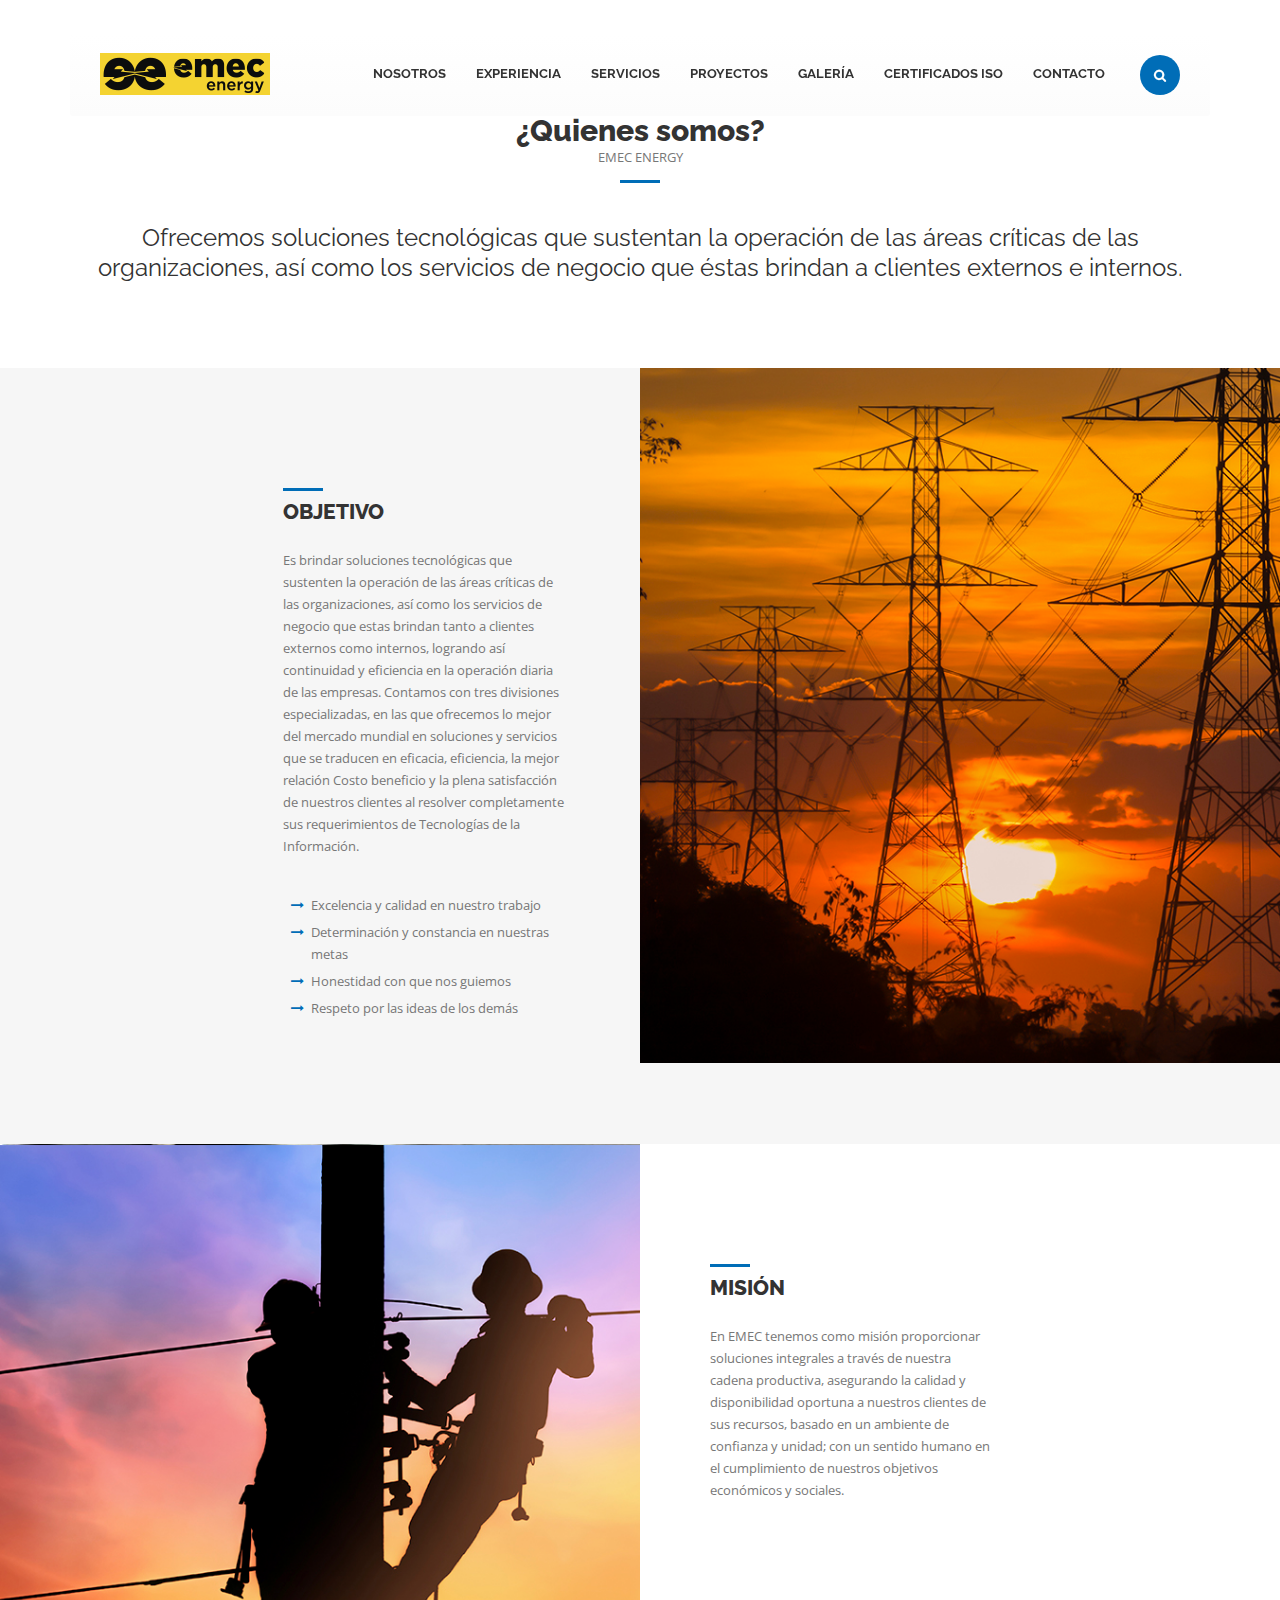
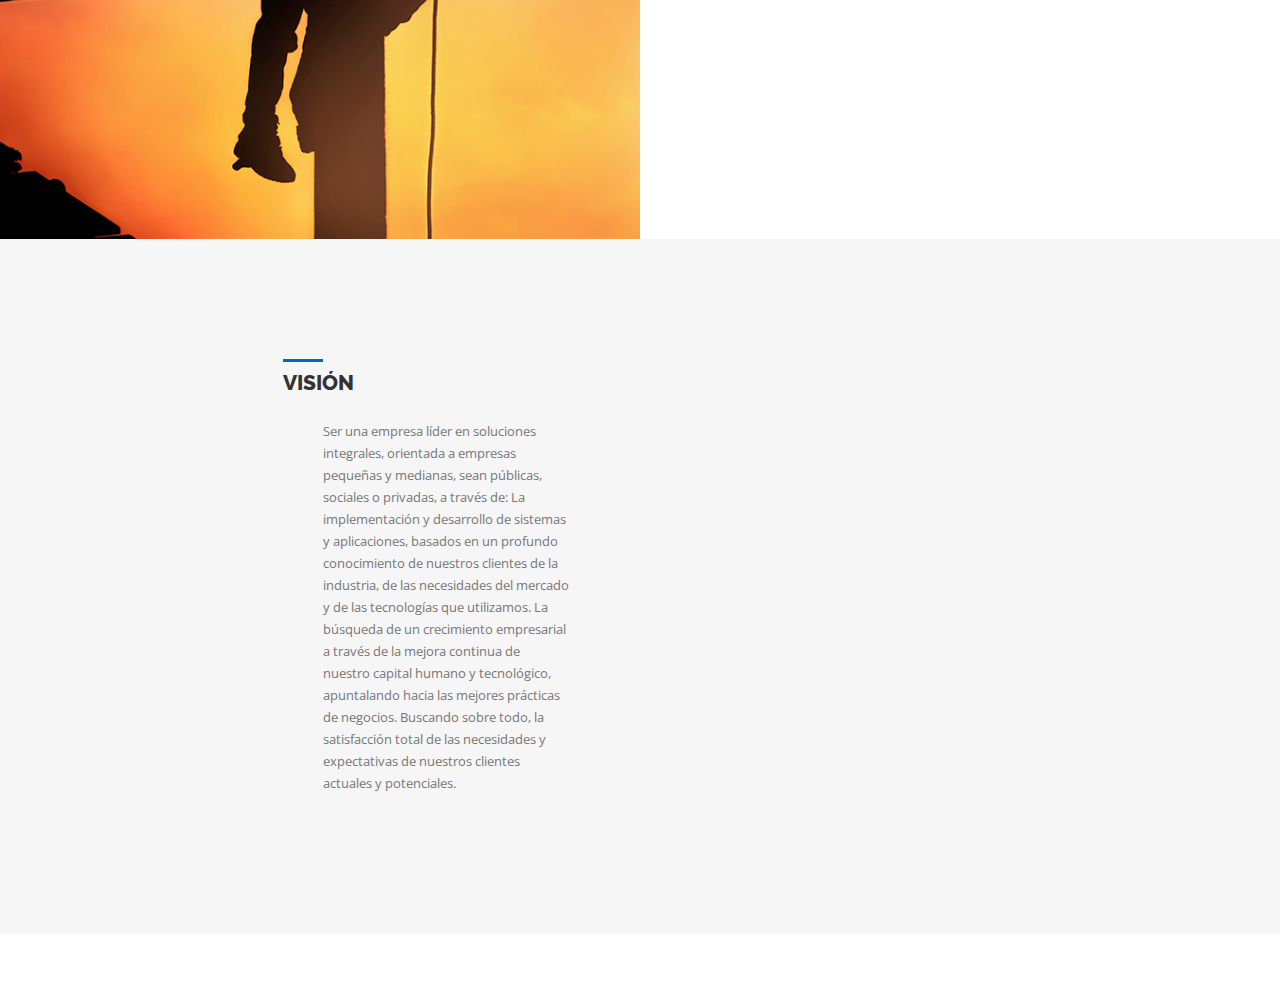
==== commit 02b975a4: "CAMBIOS EN ABOUT 1" ====
--- a/about01.html
+++ b/about01.html
@@ -158,7 +158,7 @@
                     <div class="col-md-12">
                         <div class="custom-heading02">
                             <h2>¿Quienes somos?</h2>
-                            <p>Informática Aplicada a la Ingeniería S.A. de C.V.</p>
+                            <p>EMEC ENERGY</p>
                         </div><!-- .custom-heading02 end -->
                     </div><!-- .col-md-12 end -->
                 </div><!-- .row end -->
@@ -243,7 +243,7 @@
                         </div><!-- .custom-heading end -->
 
                         <p>
-                            En IAI  tenemos como misión proporcionar
+                            En EMEC  tenemos como misión proporcionar
                             soluciones integrales a través de nuestra cadena productiva,
                             asegurando la calidad y disponibilidad oportuna a nuestros
                             clientes de sus recursos, basado en un ambiente de confianza
